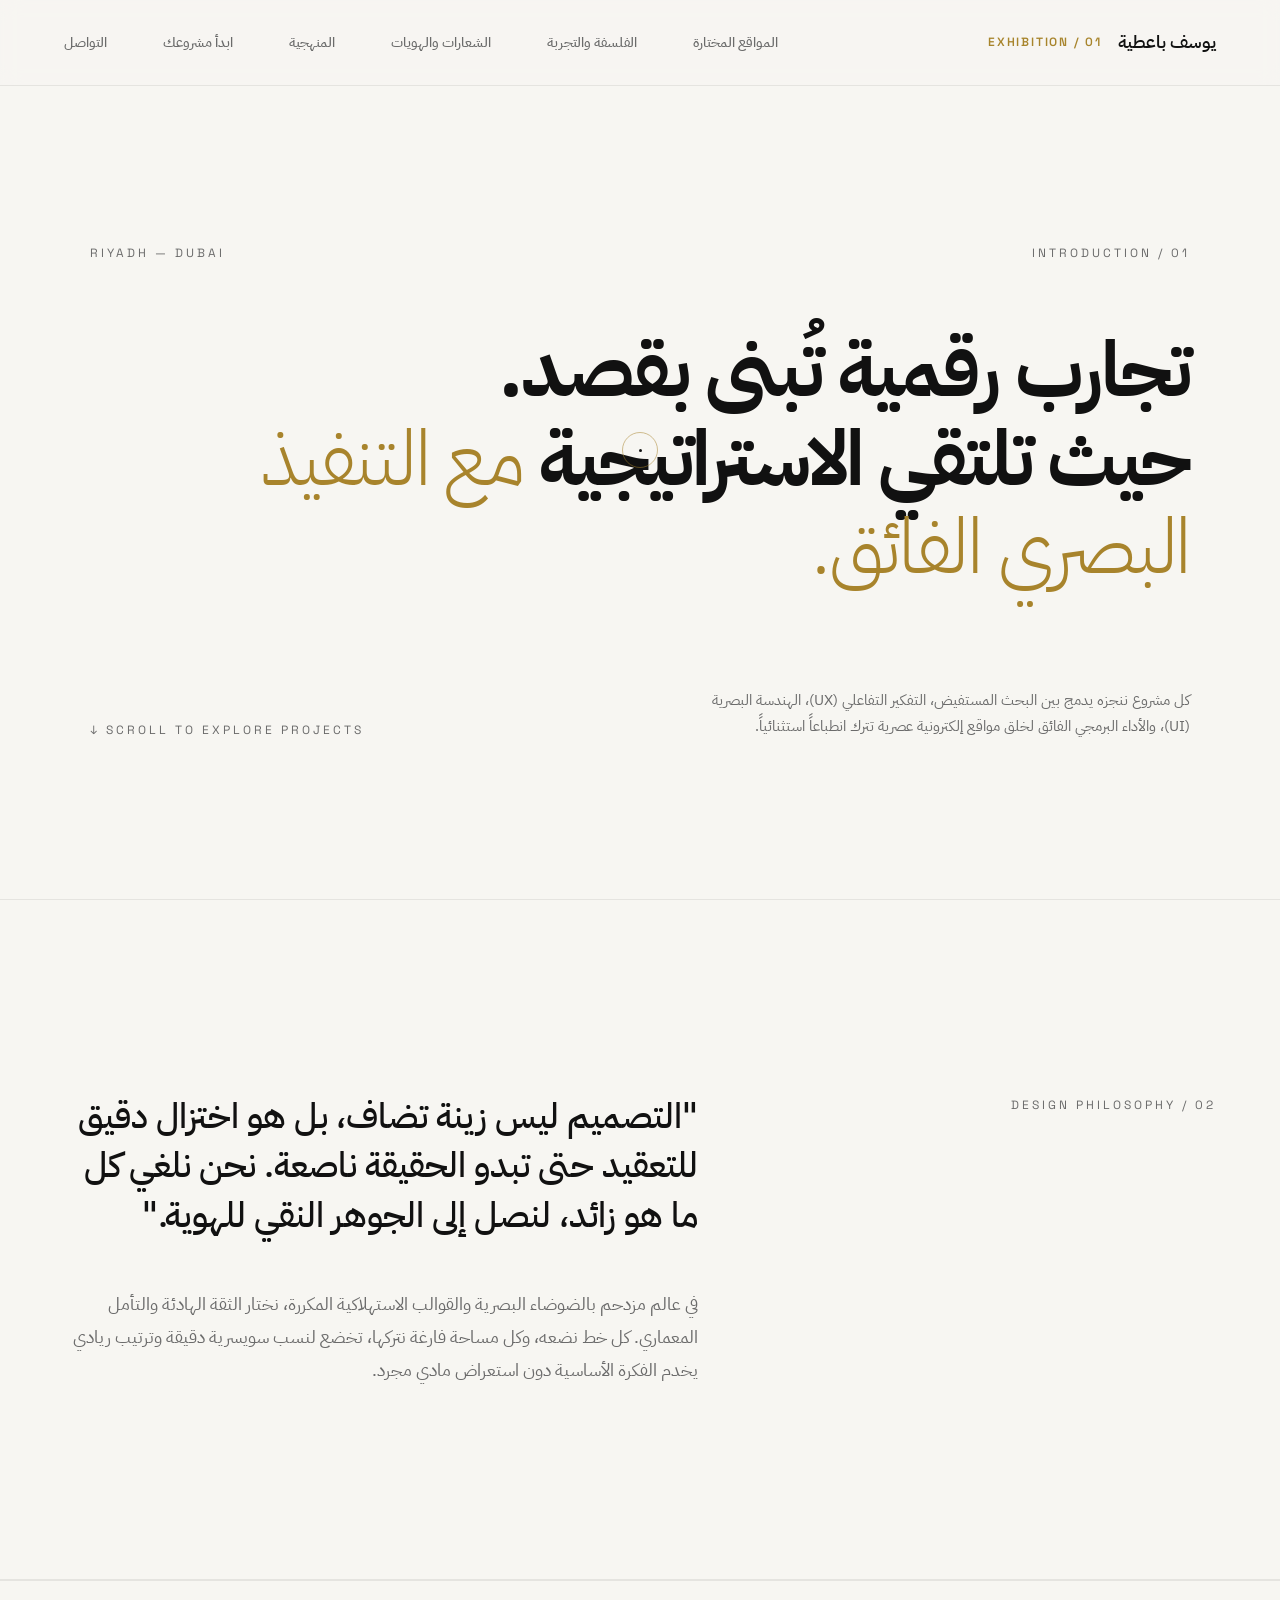
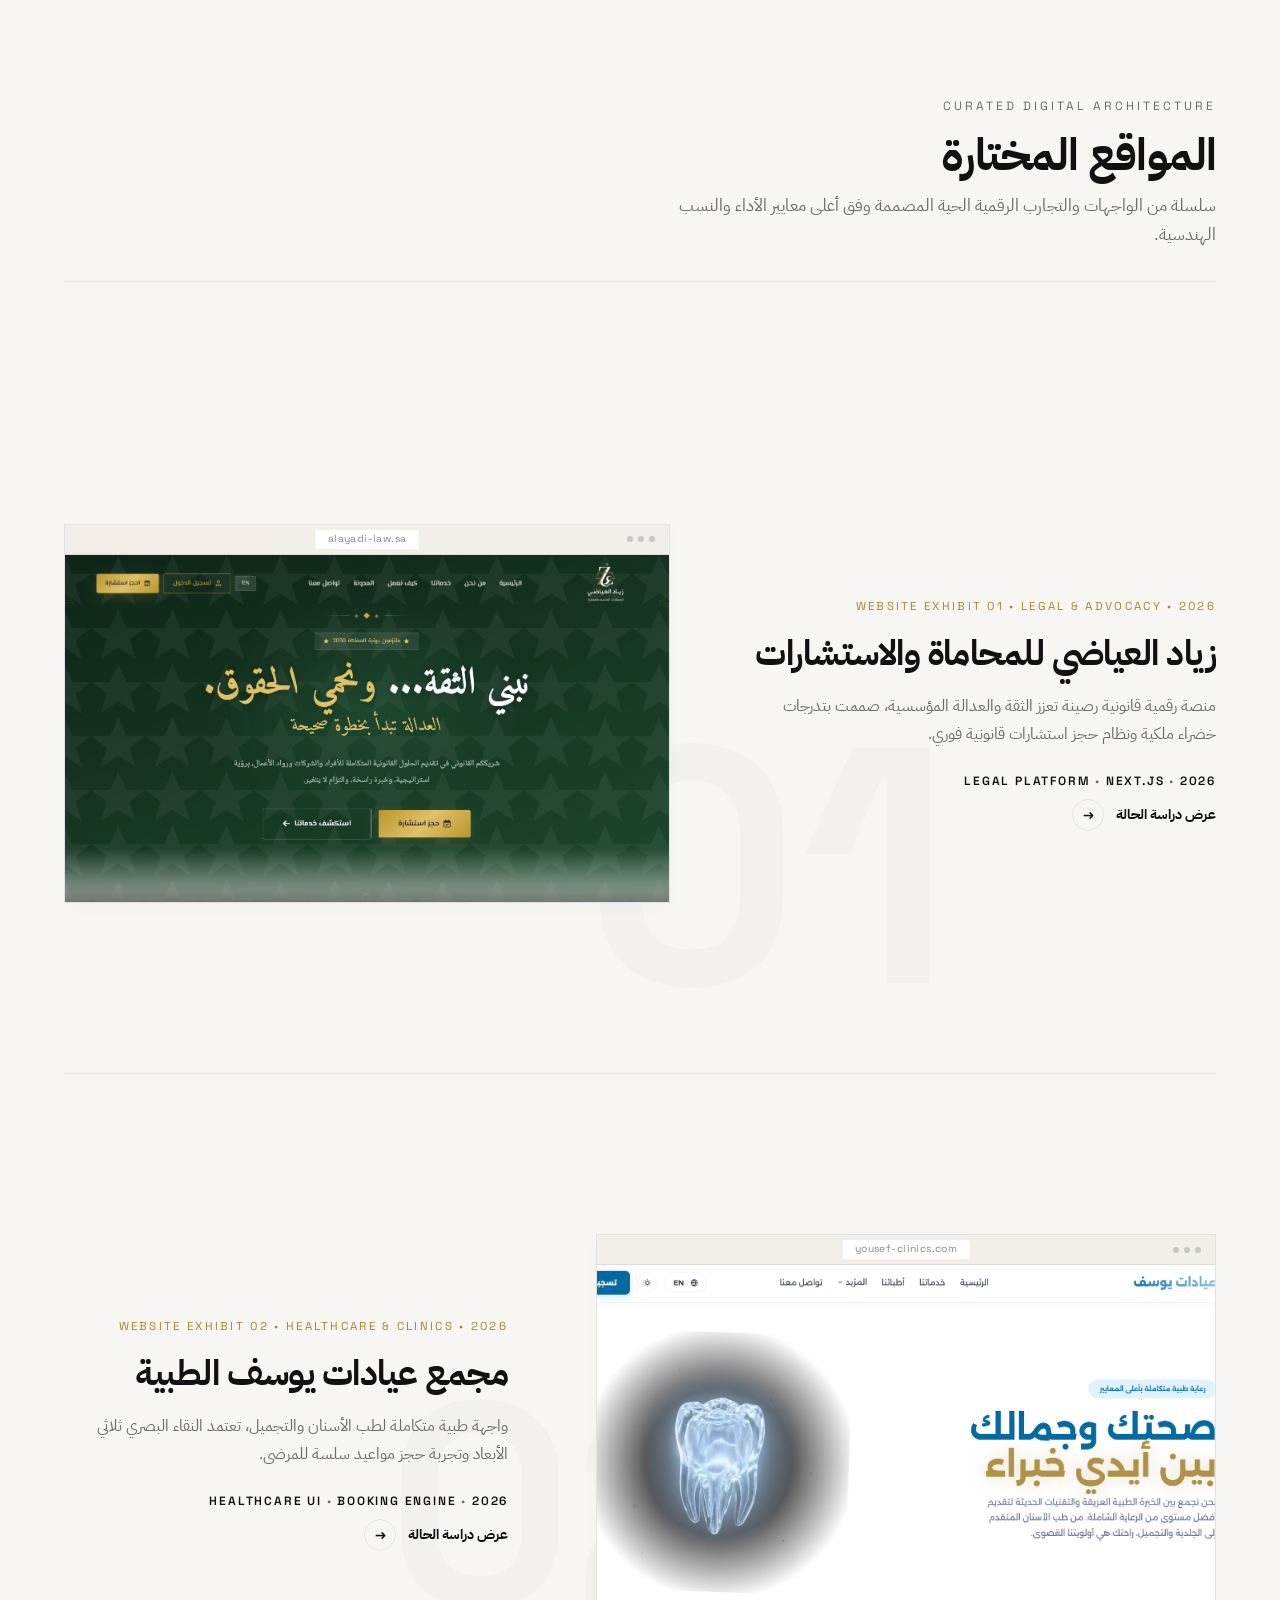
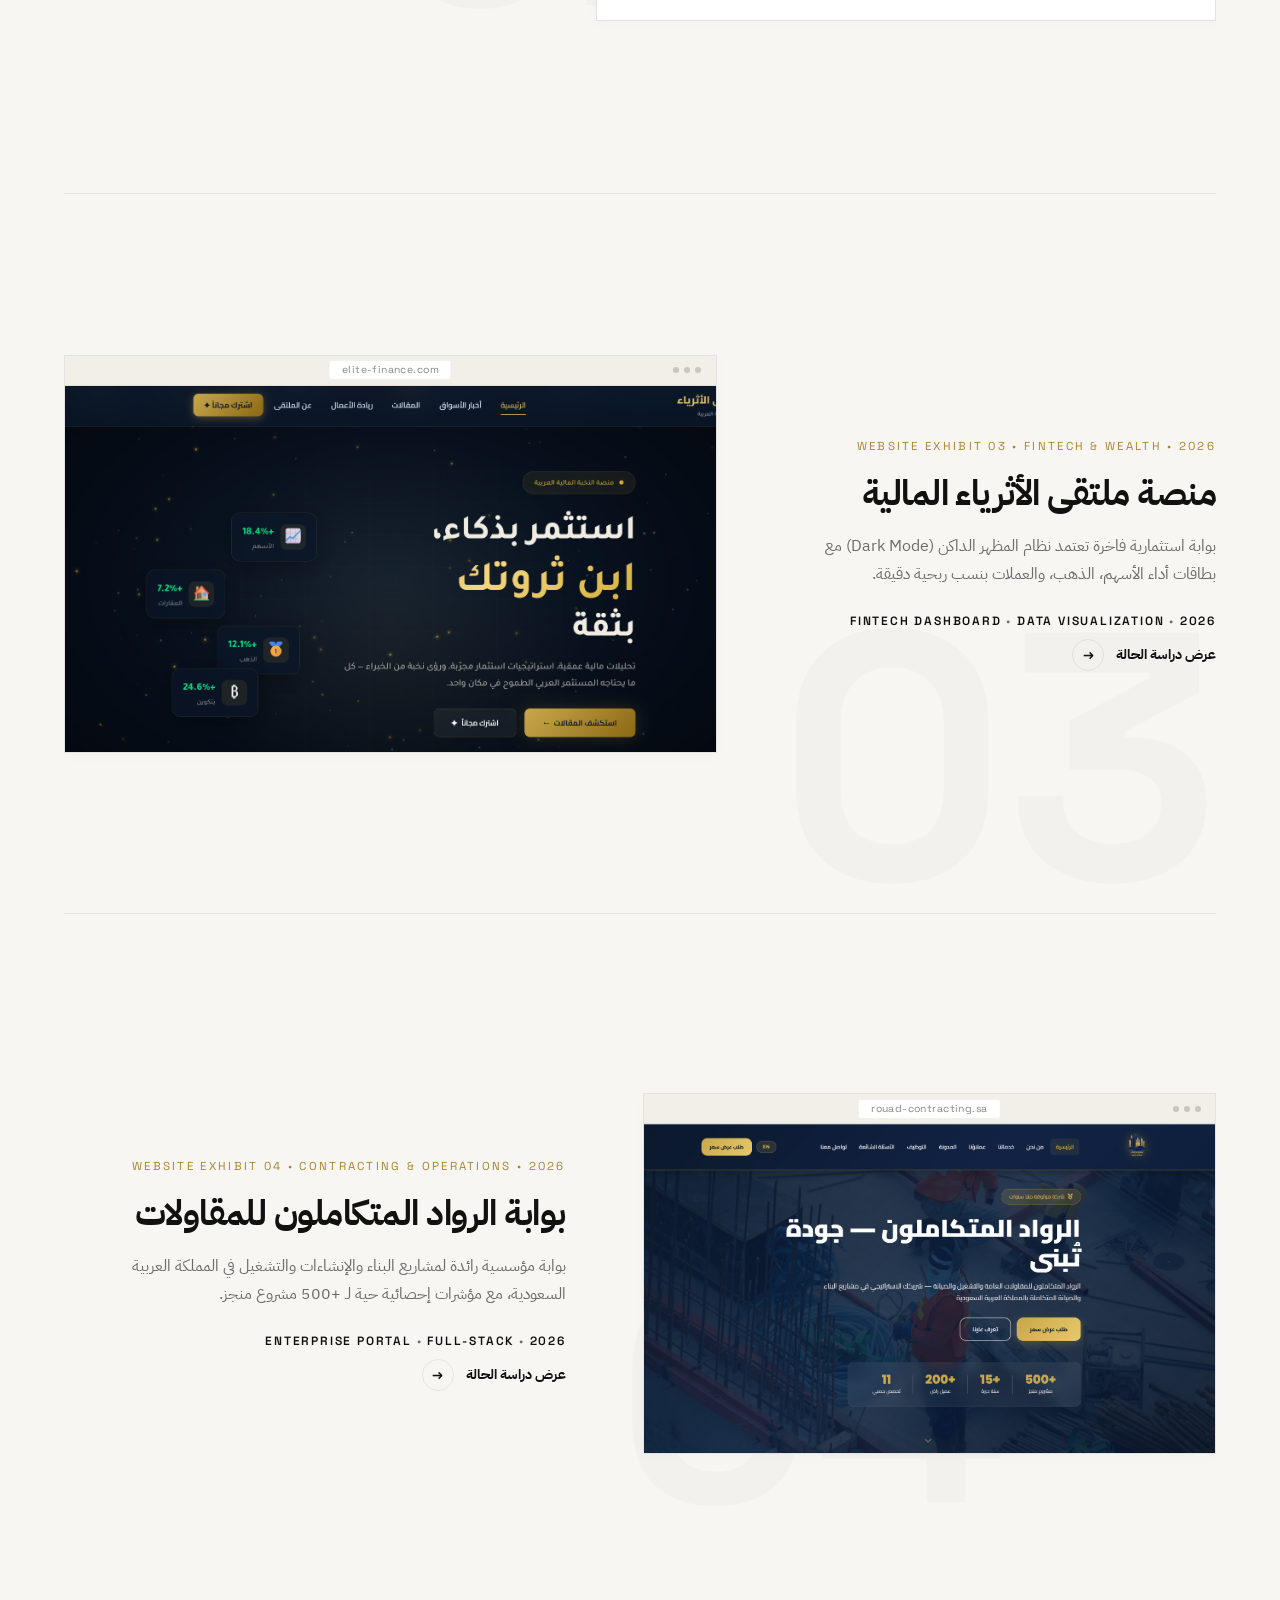
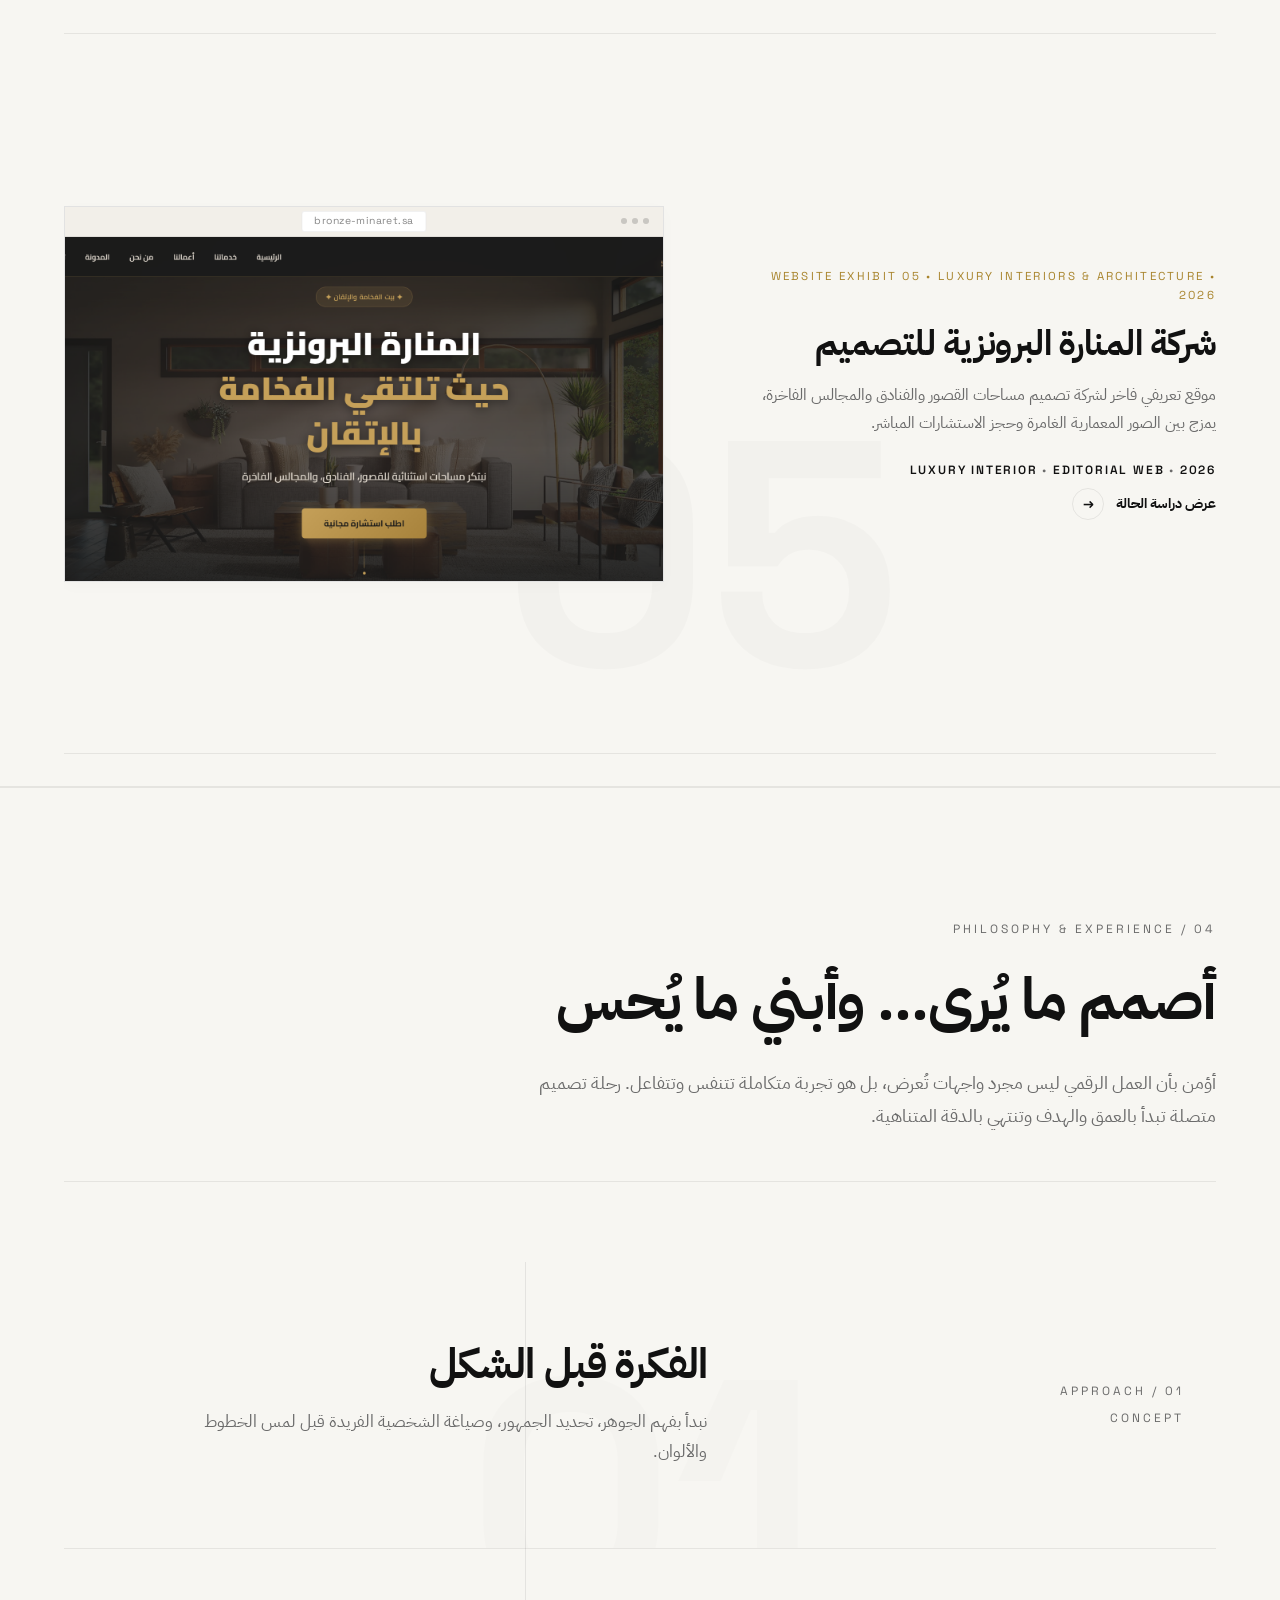
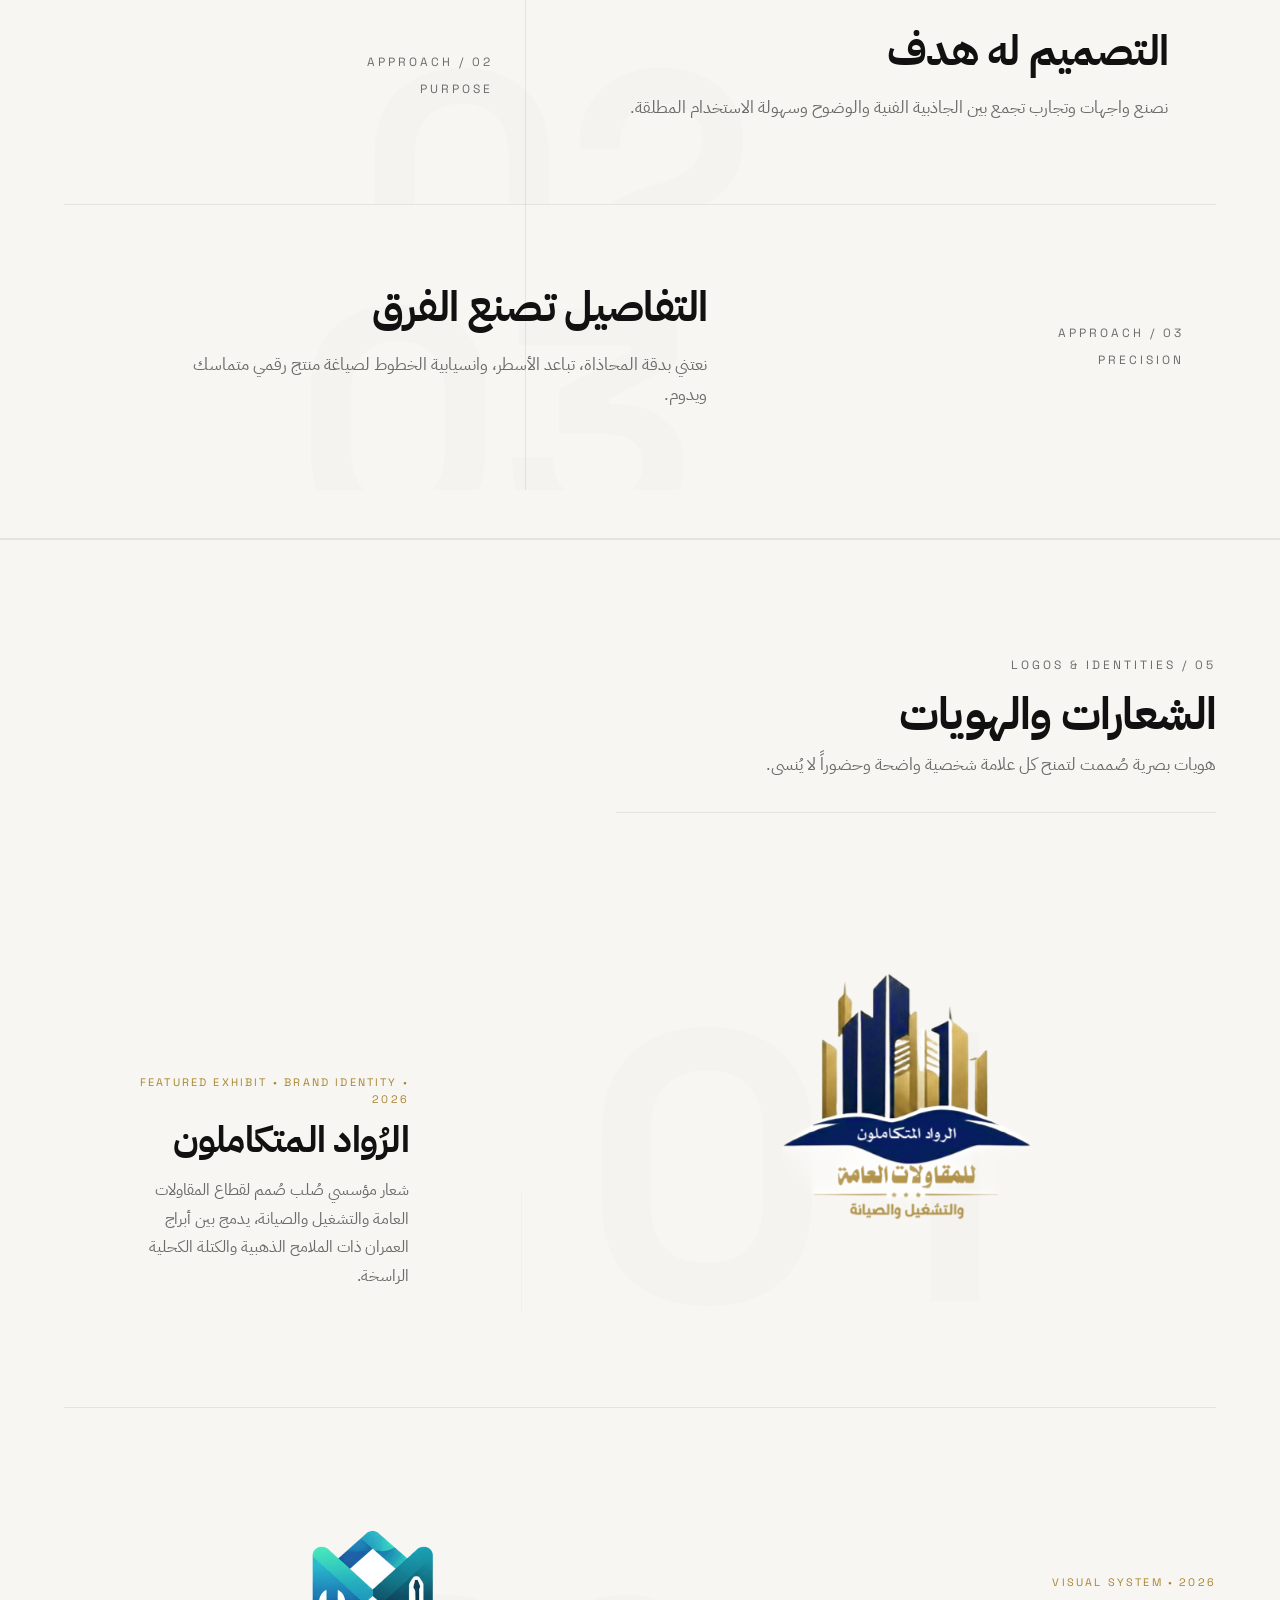
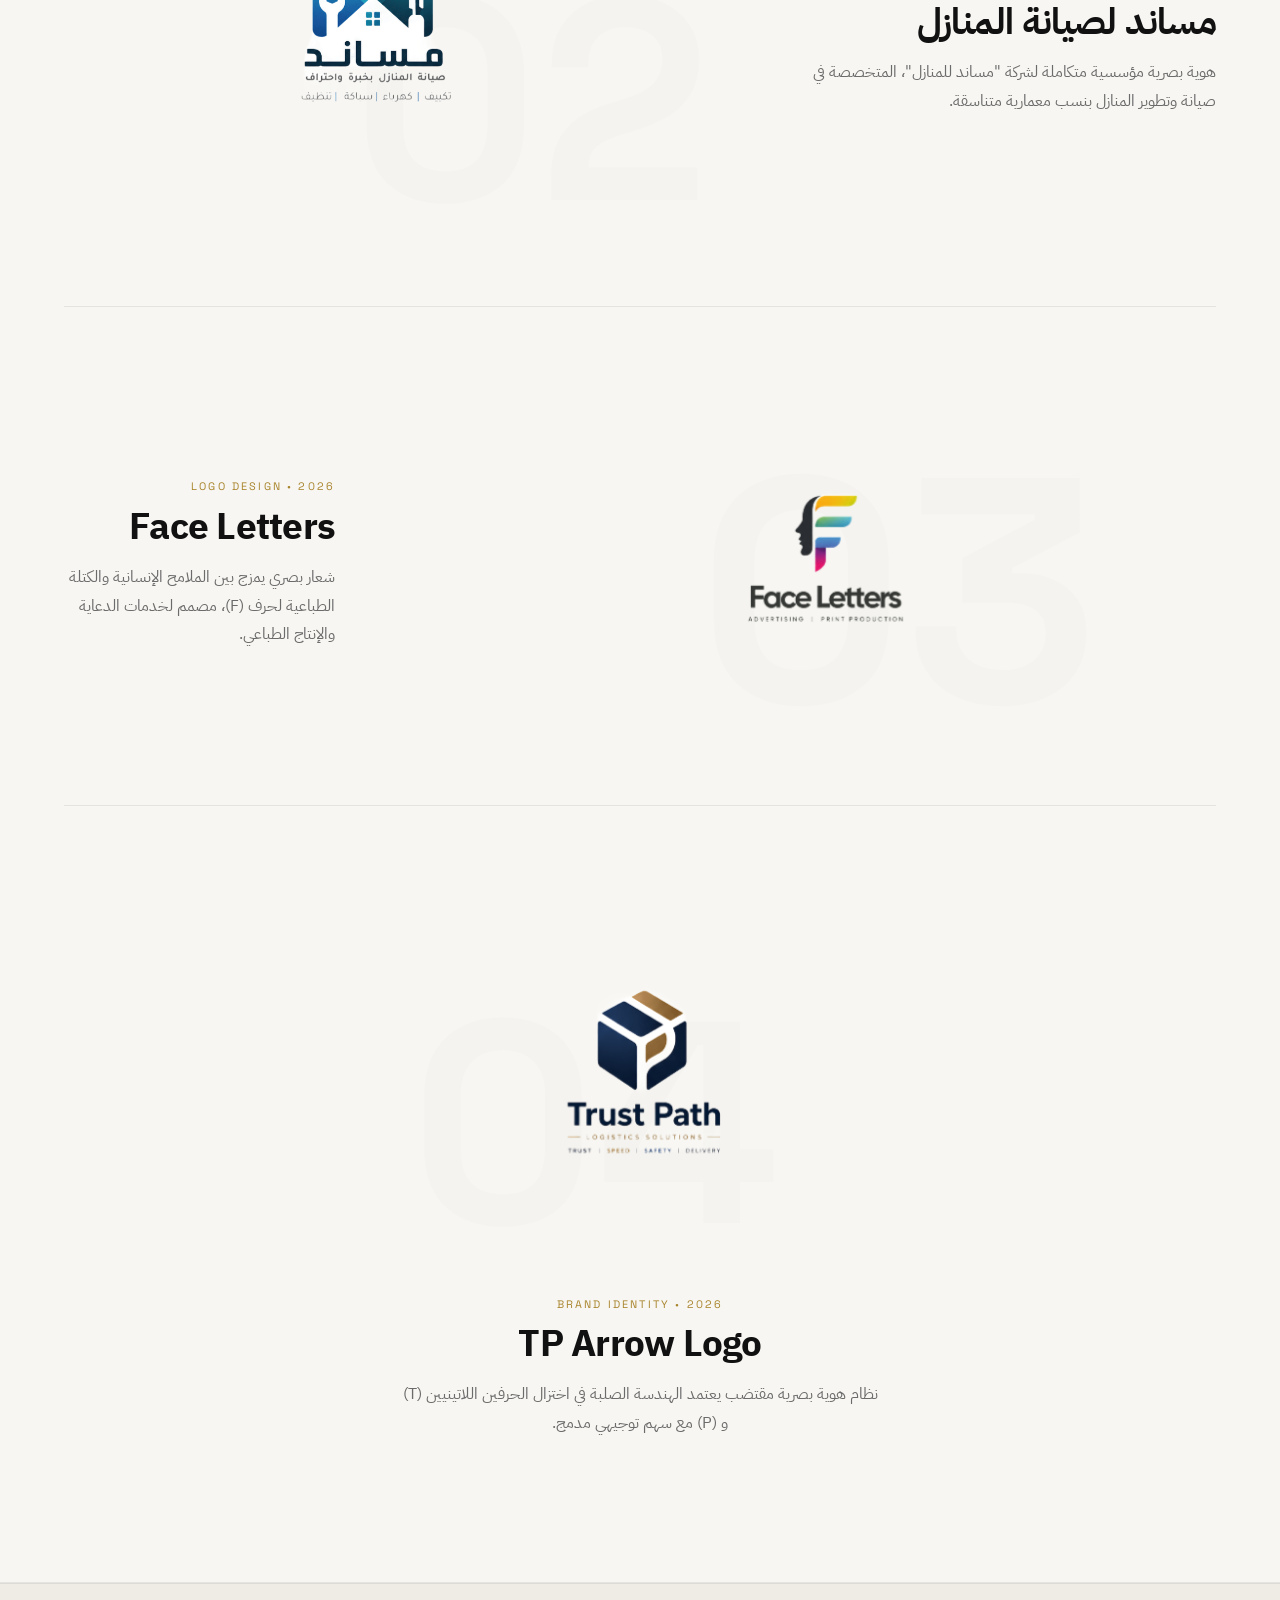
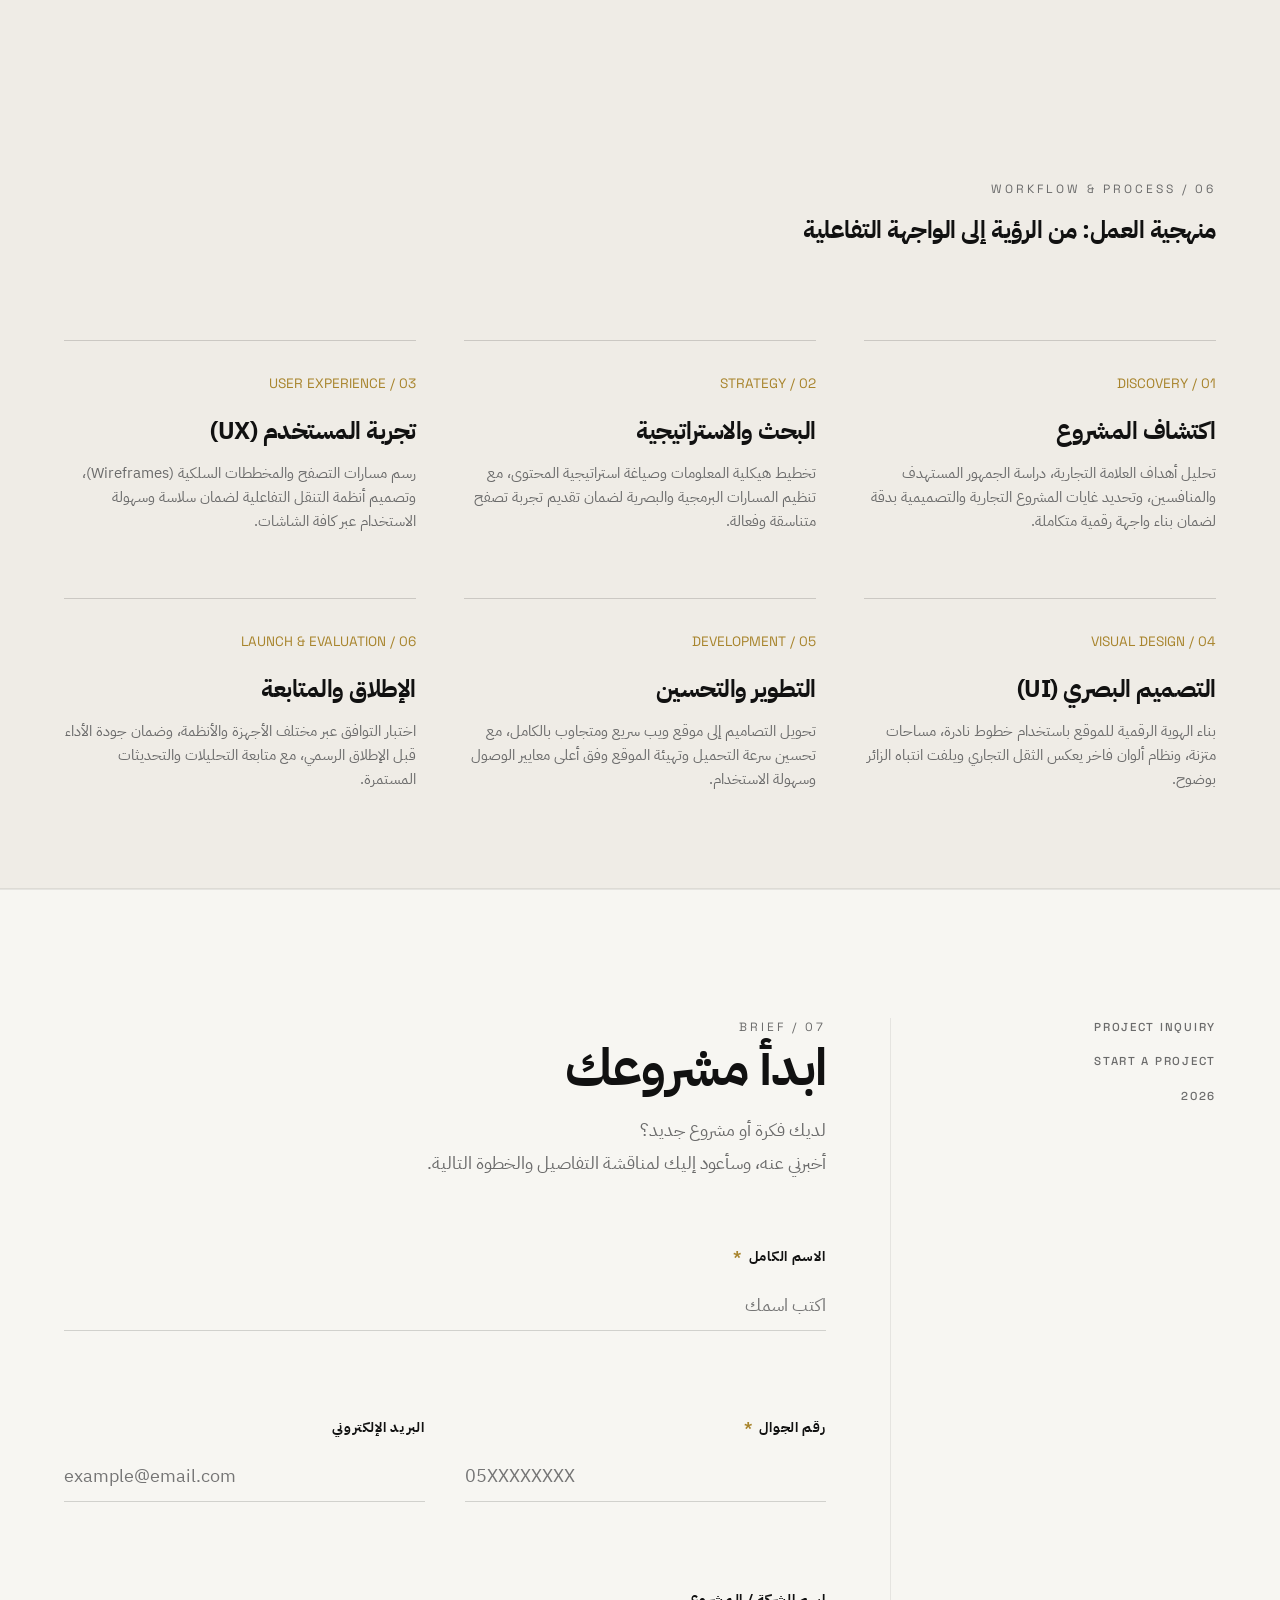
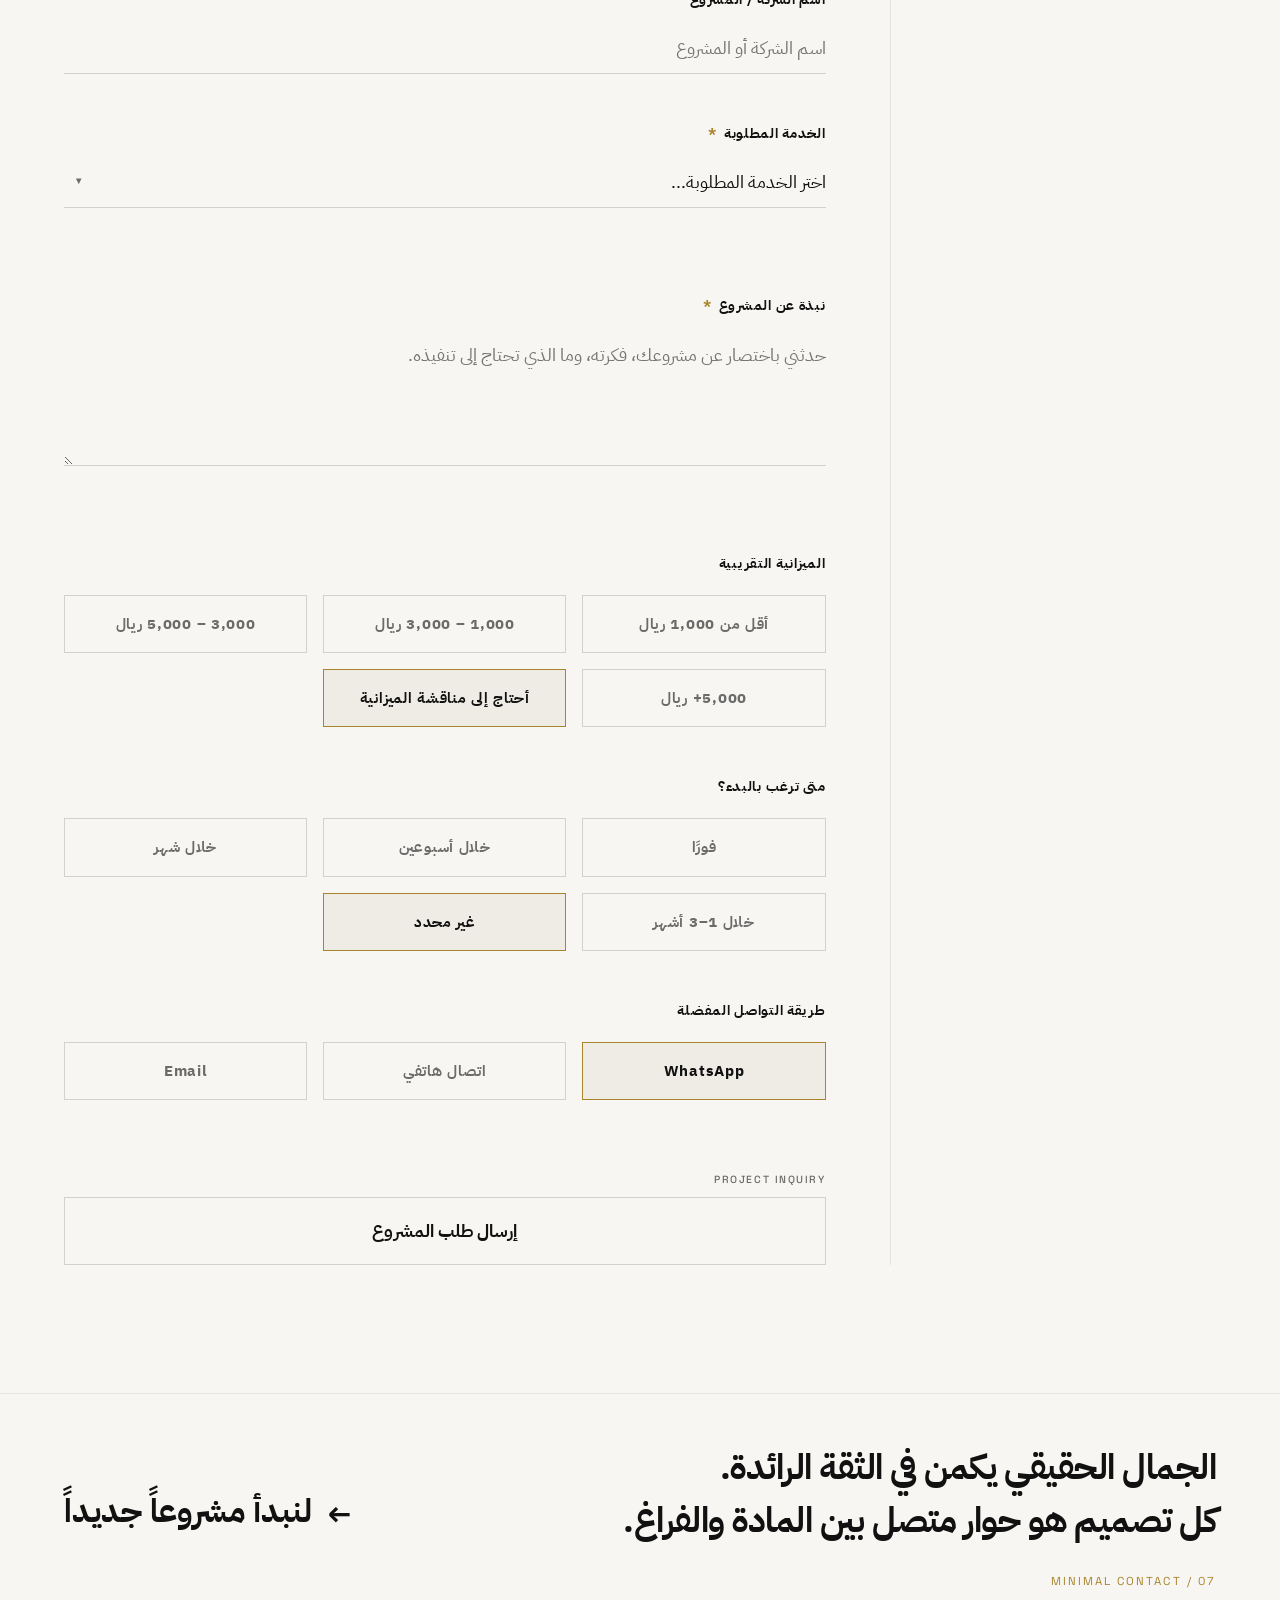
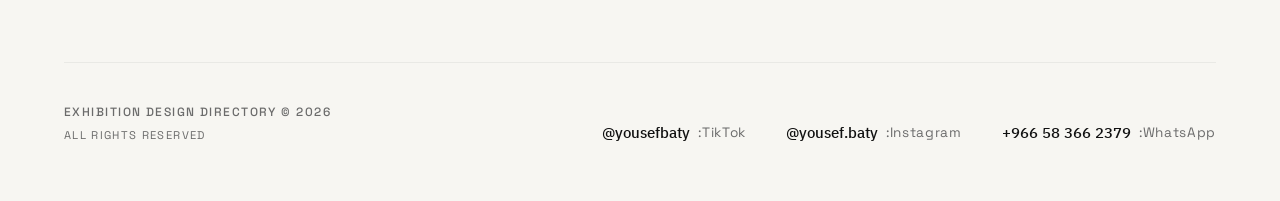
==== index.html @ bf310eeb "Update WhatsApp number, Instagram link, and TikTok link in footer" ====
<!DOCTYPE html>
<html lang="ar" dir="rtl">
<head>
    <meta charset="UTF-8">
    <meta name="viewport" content="width=device-width, initial-scale=1.0">
    <meta name="description" content="معرض أعمال شخصي لمصمم ومطور مواقع ويب محترف - تجارب رقمية فاخرة ومواقع عصرية متكاملة.">
    <title>يوسف باعطية | Digital Experience 2026</title>
    <link rel="stylesheet" href="index.css">
</head>
<body>

    <!-- Quiet Minimal Header -->
    <header>
        <div class="container navbar">
            <a href="#" class="brand-title">
                <span>يوسف باعطية</span>
                <span class="brand-number">EXHIBITION / 01</span>
            </a>
            
            <button class="nav-toggle" aria-label="القائمة" id="navToggle">
                <span></span>
                <span></span>
            </button>

            <ul class="nav-links" id="navLinks">
                <li><a href="#websites">المواقع المختارة</a></li>
                <li><a href="#philosophy">الفلسفة والتجربة</a></li>
                <li><a href="#marks">الشعارات والهويات</a></li>
                <li><a href="#process">المنهجية</a></li>
                <li><a href="#brief">ابدأ مشروعك</a></li>
                <li><a href="#contact">التواصل</a></li>
            </ul>
        </div>
    </header>

    <!-- 1. Opening Scene (Refined Apple/Linear/Stripe Studio Tone) -->
    <section id="opening" class="opening-scene">
        <div class="container">
            <div class="opening-meta">
                <span class="mono-tag">INTRODUCTION / 01</span>
                <span class="mono-tag">RIYADH — DUBAI</span>
            </div>
            
            <h1 class="statement-title">
                تجارب رقمية تُبنى بقصد. <br>
                حيث تلتقي الاستراتيجية <span class="accent-word">مع التنفيذ البصري الفائق.</span>
            </h1>

            <div class="opening-footer">
                <div>
                    <p style="font-size: 0.95rem; color: var(--text-secondary); max-width: 500px; line-height: 1.7;">
                        كل مشروع ننجزه يدمج بين البحث المستفيض، التفكير التفاعلي (UX)، الهندسة البصرية (UI)، والأداء البرمجي الفائق لخلق مواقع إلكترونية عصرية تترك انطباعاً استثنائياً.
                    </p>
                </div>
                <div class="mono-tag">SCROLL TO EXPLORE PROJECTS ↓</div>
            </div>
        </div>
    </section>

    <!-- 2. Design Manifesto -->
    <section id="manifesto" class="manifesto-section">
        <div class="container">
            <div class="manifesto-grid">
                <div class="manifesto-label">
                    <span class="mono-tag">02 / DESIGN PHILOSOPHY</span>
                </div>
                <div>
                    <blockquote class="manifesto-quote">
                        "التصميم ليس زينة تضاف، بل هو اختزال دقيق للتعقيد حتى تبدو الحقيقة ناصعة. نحن نلغي كل ما هو زائد، لنصل إلى الجوهر النقي للهوية."
                    </blockquote>
                    <p class="manifesto-body">
                        في عالم مزدحم بالضوضاء البصرية والقوالب الاستهلاكية المكررة، نختار الثقة الهادئة والتأمل المعماري. كل خط نضعه، وكل مساحة فارغة نتركها، تخضع لنسب سويسرية دقيقة وترتيب ريادي يخدم الفكرة الأساسية دون استعراض مادي مجرد.
                    </p>
                </div>
            </div>
        </div>
    </section>



    <!-- NEW SECTION: SELECTED WEBSITES (المواقع المختارة — Editorial Exhibition Refinement) -->
    <section id="websites" class="websites-section">
        <div class="container">
            <div class="websites-header">
                <span class="mono-tag">CURATED DIGITAL ARCHITECTURE</span>
                <h2>المواقع المختارة</h2>
                <p>سلسلة من الواجهات والتجارب الرقمية الحية المصممة وفق أعلى معايير الأداء والنسب الهندسية.</p>
            </div>

            <div class="websites-publication">

                <!-- PROJECT 01: Ziyad Al-Ayadi Law Firm (Mockup LEFT / Info RIGHT in RTL) -->
                <div class="website-spread website-spread-1">
                    <div class="bg-num-depth">01</div>
                    <div class="website-spread-grid mockup-left">
                        <div class="website-info-box">
                            <span class="mono-tag">WEBSITE EXHIBIT 01 &bull; LEGAL & ADVOCACY &bull; 2026</span>
                            <h3 class="website-project-title">زياد العياضي للمحاماة والاستشارات</h3>
                            <p class="website-desc-text">منصة رقمية قانونية رصينة تعزز الثقة والعدالة المؤسسية، صممت بتدرجات خضراء ملكية ونظام حجز استشارات قانونية فوري.</p>
                            <div class="website-meta-tags">
                                <span>LEGAL PLATFORM</span> &bull; <span>NEXT.JS</span> &bull; <span>2026</span>
                            </div>
                            <a href="case-study/ziyad-al-ayadi.html" class="view-btn-integrated">
                                <span class="btn-text">عرض دراسة الحالة</span>
                                <span class="btn-circle">&rarr;</span>
                            </a>
                        </div>
                        <div class="website-mockup-box">
                            <div class="browser-mockup">
                                <div class="browser-header">
                                    <div class="browser-dots"><span></span><span></span><span></span></div>
                                    <div class="browser-address">alayadi-law.sa</div>
                                </div>
                                <div class="browser-screen">
                                    <img src="assets/Screenshot 2026-08-06 203351.png" alt="منصة زياد العياضي للمحاماة">
                                </div>
                            </div>
                        </div>
                    </div>
                </div>

                <!-- PROJECT 02: Yousef Medical Clinics Complex (Info LEFT / Mockup RIGHT in RTL) -->
                <div class="website-spread website-spread-2">
                    <div class="bg-num-depth">02</div>
                    <div class="website-spread-grid mockup-right">
                        <div class="website-mockup-box">
                            <div class="browser-mockup">
                                <div class="browser-header">
                                    <div class="browser-dots"><span></span><span></span><span></span></div>
                                    <div class="browser-address">yousef-clinics.com</div>
                                </div>
                                <div class="browser-screen">
                                    <img src="assets/Screenshot 2026-08-06 203414.png" alt="مجمع عيادات يوسف الطبية">
                                </div>
                            </div>
                        </div>
                        <div class="website-info-box">
                            <span class="mono-tag">WEBSITE EXHIBIT 02 &bull; HEALTHCARE & CLINICS &bull; 2026</span>
                            <h3 class="website-project-title">مجمع عيادات يوسف الطبية</h3>
                            <p class="website-desc-text">واجهة طبية متكاملة لطب الأسنان والتجميل، تعتمد النقاء البصري ثلاثي الأبعاد وتجربة حجز مواعيد سلسة للمرضى.</p>
                            <div class="website-meta-tags">
                                <span>HEALTHCARE UI</span> &bull; <span>BOOKING ENGINE</span> &bull; <span>2026</span>
                            </div>
                            <a href="case-study/yousef-clinics.html" class="view-btn-integrated">
                                <span class="btn-text">عرض دراسة الحالة</span>
                                <span class="btn-circle">&rarr;</span>
                            </a>
                        </div>
                    </div>
                </div>

                <!-- PROJECT 03: Elite Finance — Arab Wealth Platform (Mockup LEFT / Info RIGHT in RTL) -->
                <div class="website-spread website-spread-3">
                    <div class="bg-num-depth">03</div>
                    <div class="website-spread-grid mockup-left">
                        <div class="website-info-box">
                            <span class="mono-tag">WEBSITE EXHIBIT 03 &bull; FINTECH & WEALTH &bull; 2026</span>
                            <h3 class="website-project-title">منصة ملتقى الأثرياء المالية</h3>
                            <p class="website-desc-text">بوابة استثمارية فاخرة تعتمد نظام المظهر الداكن (Dark Mode) مع بطاقات أداء الأسهم، الذهب، والعملات بنسب ربحية دقيقة.</p>
                            <div class="website-meta-tags">
                                <span>FINTECH DASHBOARD</span> &bull; <span>DATA VISUALIZATION</span> &bull; <span>2026</span>
                            </div>
                            <a href="case-study/elite-finance.html" class="view-btn-integrated">
                                <span class="btn-text">عرض دراسة الحالة</span>
                                <span class="btn-circle">&rarr;</span>
                            </a>
                        </div>
                        <div class="website-mockup-box">
                            <div class="browser-mockup">
                                <div class="browser-header">
                                    <div class="browser-dots"><span></span><span></span><span></span></div>
                                    <div class="browser-address">elite-finance.com</div>
                                </div>
                                <div class="browser-screen">
                                    <img src="assets/Screenshot 2026-08-06 203450.png" alt="منصة ملتقى الأثرياء">
                                </div>
                            </div>
                        </div>
                    </div>
                </div>

                <!-- PROJECT 04: Al-Rouad Contracting Portal (Info LEFT / Mockup RIGHT in RTL) -->
                <div class="website-spread website-spread-4">
                    <div class="bg-num-depth">04</div>
                    <div class="website-spread-grid mockup-right">
                        <div class="website-mockup-box">
                            <div class="browser-mockup">
                                <div class="browser-header">
                                    <div class="browser-dots"><span></span><span></span><span></span></div>
                                    <div class="browser-address">rouad-contracting.sa</div>
                                </div>
                                <div class="browser-screen">
                                    <img src="assets/Screenshot 2026-08-08 011416.png" alt="بوابة الرواد المتكاملون للمقاولات">
                                </div>
                            </div>
                        </div>
                        <div class="website-info-box">
                            <span class="mono-tag">WEBSITE EXHIBIT 04 &bull; CONTRACTING & OPERATIONS &bull; 2026</span>
                            <h3 class="website-project-title">بوابة الرواد المتكاملون للمقاولات</h3>
                            <p class="website-desc-text">بوابة مؤسسية رائدة لمشاريع البناء والإنشاءات والتشغيل في المملكة العربية السعودية، مع مؤشرات إحصائية حية لـ +500 مشروع منجز.</p>
                            <div class="website-meta-tags">
                                <span>ENTERPRISE PORTAL</span> &bull; <span>FULL-STACK</span> &bull; <span>2026</span>
                            </div>
                            <a href="case-study/rouad-contracting.html" class="view-btn-integrated">
                                <span class="btn-text">عرض دراسة الحالة</span>
                                <span class="btn-circle">&rarr;</span>
                            </a>
                        </div>
                    </div>
                </div>

                <!-- PROJECT 05: Bronze Minaret Luxury Interiors (Mockup LEFT / Info RIGHT in RTL) -->
                <div class="website-spread website-spread-5">
                    <div class="bg-num-depth">05</div>
                    <div class="website-spread-grid mockup-left">
                        <div class="website-info-box">
                            <span class="mono-tag">WEBSITE EXHIBIT 05 &bull; LUXURY INTERIORS & ARCHITECTURE &bull; 2026</span>
                            <h3 class="website-project-title">شركة المنارة البرونزية للتصميم</h3>
                            <p class="website-desc-text">موقع تعريفي فاخر لشركة تصميم مساحات القصور والفنادق والمجالس الفاخرة، يمزج بين الصور المعمارية الغامرة وحجز الاستشارات المباشر.</p>
                            <div class="website-meta-tags">
                                <span>LUXURY INTERIOR</span> &bull; <span>EDITORIAL WEB</span> &bull; <span>2026</span>
                            </div>
                            <a href="case-study/bronze-minaret.html" class="view-btn-integrated">
                                <span class="btn-text">عرض دراسة الحالة</span>
                                <span class="btn-circle">&rarr;</span>
                            </a>
                        </div>
                        <div class="website-mockup-box">
                            <div class="browser-mockup">
                                <div class="browser-header">
                                    <div class="browser-dots"><span></span><span></span><span></span></div>
                                    <div class="browser-address">bronze-minaret.sa</div>
                                </div>
                                <div class="browser-screen">
                                    <img src="assets/Screenshot 2026-08-08 011439.png" alt="شركة المنارة البرونزية">
                                </div>
                            </div>
                        </div>
                    </div>
                </div>

            </div>
        </div>
    </section>

    <!-- NEW SECTION: PHILOSOPHY & EXPERIENCE (الفلسفة والتجربة) -->
    <section id="philosophy" class="philosophy-section">
        <div class="container">
            <div class="philosophy-header">
                <span class="mono-tag">04 / PHILOSOPHY & EXPERIENCE</span>
                <h2>أصمم ما يُرى... وأبني ما يُحس</h2>
                <div class="philosophy-intro">
                    <p>أؤمن بأن العمل الرقمي ليس مجرد واجهات تُعرض، بل هو تجربة متكاملة تتنفس وتتفاعل. رحلة تصميم متصلة تبدأ بالعمق والهدف وتنتهي بالدقة المتناهية.</p>
                </div>
            </div>

            <div class="philosophy-journey">
                <!-- Journey Step 01 -->
                <div class="philosophy-row philosophy-row-1">
                    <div class="bg-num-depth">01</div>
                    <div class="philosophy-meta-col">
                        <span class="mono-tag">APPROACH / 01</span>
                        <span class="mono-tag">CONCEPT</span>
                    </div>
                    <div class="philosophy-content-col">
                        <h3>الفكرة قبل الشكل</h3>
                        <p>نبدأ بفهم الجوهر، تحديد الجمهور، وصياغة الشخصية الفريدة قبل لمس الخطوط والألوان.</p>
                    </div>
                </div>

                <!-- Journey Step 02 -->
                <div class="philosophy-row philosophy-row-2">
                    <div class="bg-num-depth">02</div>
                    <div class="philosophy-content-col">
                        <h3>التصميم له هدف</h3>
                        <p>نصنع واجهات وتجارب تجمع بين الجاذبية الفنية والوضوح وسهولة الاستخدام المطلقة.</p>
                    </div>
                    <div class="philosophy-meta-col">
                        <span class="mono-tag">APPROACH / 02</span>
                        <span class="mono-tag">PURPOSE</span>
                    </div>
                </div>

                <!-- Journey Step 03 -->
                <div class="philosophy-row philosophy-row-3">
                    <div class="bg-num-depth">03</div>
                    <div class="philosophy-meta-col">
                        <span class="mono-tag">APPROACH / 03</span>
                        <span class="mono-tag">PRECISION</span>
                    </div>
                    <div class="philosophy-content-col">
                        <h3>التفاصيل تصنع الفرق</h3>
                        <p>نعتني بدقة المحاذاة، تباعد الأسطر، وانسيابية الخطوط لصياغة منتج رقمي متماسك ويدوم.</p>
                    </div>
                </div>
            </div>
        </div>
    </section>

    <!-- SELECTED MARKS Section -->
    <section id="marks" class="marks-section">
        <div class="container">
            <div class="marks-header">
                <span class="mono-tag">05 / LOGOS & IDENTITIES</span>
                <h2>الشعارات والهويات</h2>
                <p>هويات بصرية صُممت لتمنح كل علامة شخصية واضحة وحضوراً لا يُنسى.</p>
            </div>

            <div class="marks-publication-exhibition">
                <!-- EXHIBIT 01: Al-Rouad (Hero Exhibit - Logo RIGHT / Info LEFT in RTL) -->
                <div class="mark-exhibit mark-exhibit-1 featured-mark">
                    <div class="bg-num-depth">01</div>
                    <div class="mark-exhibit-grid-1">
                        <div class="mark-image-col">
                            <div class="logo-render-wrap">
                                <img src="logos/alrouad.png" alt="الرواد المتكاملون للمقاولات">
                            </div>
                        </div>
                        <div class="mark-divider-line"></div>
                        <div class="mark-info-col">
                            <span class="mono-tag">FEATURED EXHIBIT &bull; BRAND IDENTITY &bull; 2026</span>
                            <h3 class="mark-title">الرُواد المتكاملون</h3>
                            <p class="mark-subtitle">شعار مؤسسي صُلب صُمم لقطاع المقاولات العامة والتشغيل والصيانة، يدمج بين أبراج العمران ذات الملامح الذهبية والكتلة الكحلية الراسخة.</p>
                        </div>
                    </div>
                </div>

                <!-- EXHIBIT 02: Musanad (Asymmetric Split - Logo LEFT / Info RIGHT in RTL) -->
                <div class="mark-exhibit mark-exhibit-2 secondary-mark">
                    <div class="bg-num-depth">02</div>
                    <div class="mark-exhibit-grid-2">
                        <div class="mark-info-col">
                            <span class="mono-tag">VISUAL SYSTEM &bull; 2026</span>
                            <h3 class="mark-title">مساند لصيانة المنازل</h3>
                            <p class="mark-subtitle">هوية بصرية مؤسسية متكاملة لشركة "مساند للمنازل"، المتخصصة في صيانة وتطوير المنازل بنسب معمارية متناسقة.</p>
                        </div>
                        <div class="mark-image-col">
                            <div class="logo-render-wrap">
                                <img src="logos/musanad.png" alt="مساند لصيانة المنازل">
                            </div>
                        </div>
                    </div>
                </div>

                <!-- EXHIBIT 03: Face Letters (Cinematic Offset - Logo RIGHT / Info LEFT in RTL) -->
                <div class="mark-exhibit mark-exhibit-3 secondary-mark">
                    <div class="bg-num-depth">03</div>
                    <div class="mark-exhibit-grid-3">
                        <div class="mark-image-col">
                            <div class="logo-render-wrap">
                                <img src="logos/face-letters.png" alt="Face Letters">
                            </div>
                        </div>
                        <div class="mark-info-col">
                            <span class="mono-tag">LOGO DESIGN &bull; 2026</span>
                            <h3 class="mark-title">Face Letters</h3>
                            <p class="mark-subtitle">شعار بصري يمزج بين الملامح الإنسانية والكتلة الطباعية لحرف (F)، مصمم لخدمات الدعاية والإنتاج الطباعي.</p>
                        </div>
                    </div>
                </div>

                <!-- EXHIBIT 04: TP Arrow Logo (Centered Monument) -->
                <div class="mark-exhibit mark-exhibit-4 secondary-mark">
                    <div class="bg-num-depth">04</div>
                    <div class="mark-exhibit-grid-4">
                        <div class="mark-image-col">
                            <div class="logo-render-wrap">
                                <img src="logos/tp-arrow.png" alt="TP Arrow Logo">
                            </div>
                        </div>
                        <div class="mark-info-col">
                            <span class="mono-tag">BRAND IDENTITY &bull; 2026</span>
                            <h3 class="mark-title">TP Arrow Logo</h3>
                            <p class="mark-subtitle">نظام هوية بصرية مقتضب يعتمد الهندسة الصلبة في اختزال الحرفين اللاتينيين (T) و (P) مع سهم توجيهي مدمج.</p>
                        </div>
                    </div>
                </div>
            </div>
        </div>
    </section>

    <!-- 4. Creative Process (Tailored for Web & UI/UX Designer Workflow) -->
    <section id="process" class="process-section">
        <div class="container">
            <span class="mono-tag">06 / WORKFLOW & PROCESS</span>
            <h2 style="margin-top: 1rem; max-width: 600px;">منهجية العمل: من الرؤية إلى الواجهة التفاعلية</h2>

            <div class="process-grid">
                <!-- Step 1 -->
                <div class="process-step">
                    <span class="process-num">01 / DISCOVERY</span>
                    <h4>اكتشاف المشروع</h4>
                    <p>تحليل أهداف العلامة التجارية، دراسة الجمهور المستهدف والمنافسين، وتحديد غايات المشروع التجارية والتصميمية بدقة لضمان بناء واجهة رقمية متكاملة.</p>
                </div>

                <!-- Step 2 -->
                <div class="process-step">
                    <span class="process-num">02 / STRATEGY</span>
                    <h4>البحث والاستراتيجية</h4>
                    <p>تخطيط هيكلية المعلومات وصياغة استراتيجية المحتوى، مع تنظيم المسارات البرمجية والبصرية لضمان تقديم تجربة تصفح متناسقة وفعالة.</p>
                </div>

                <!-- Step 3 -->
                <div class="process-step">
                    <span class="process-num">03 / USER EXPERIENCE</span>
                    <h4>تجربة المستخدم (UX)</h4>
                    <p>رسم مسارات التصفح والمخططات السلكية (Wireframes)، وتصميم أنظمة التنقل التفاعلية لضمان سلاسة وسهولة الاستخدام عبر كافة الشاشات.</p>
                </div>

                <!-- Step 4 -->
                <div class="process-step">
                    <span class="process-num">04 / VISUAL DESIGN</span>
                    <h4>التصميم البصري (UI)</h4>
                    <p>بناء الهوية الرقمية للموقع باستخدام خطوط نادرة، مساحات متزنة، ونظام ألوان فاخر يعكس الثقل التجاري ويلفت انتباه الزائر بوضوح.</p>
                </div>

                <!-- Step 5 -->
                <div class="process-step">
                    <span class="process-num">05 / DEVELOPMENT</span>
                    <h4>التطوير والتحسين</h4>
                    <p>تحويل التصاميم إلى موقع ويب سريع ومتجاوب بالكامل، مع تحسين سرعة التحميل وتهيئة الموقع وفق أعلى معايير الوصول وسهولة الاستخدام.</p>
                </div>

                <!-- Step 6 -->
                <div class="process-step">
                    <span class="process-num">06 / LAUNCH & EVALUATION</span>
                    <h4>الإطلاق والمتابعة</h4>
                    <p>اختبار التوافق عبر مختلف الأجهزة والأنظمة، وضمان جودة الأداء قبل الإطلاق الرسمي، مع متابعة التحليلات والتحديثات المستمرة.</p>
                </div>
            </div>
        </div>
    </section>

    <!-- 6.5 Project Brief (Asymmetric Editorial Form) -->
    <section id="brief" class="brief-section">
        <div class="container">
            <div class="brief-grid">
                <!-- Left Column: English Metadata -->
                <div class="brief-meta-col">
                    <span class="brief-meta-line">PROJECT INQUIRY</span>
                    <span class="brief-meta-line">START A PROJECT</span>
                    <span class="brief-meta-line">2026</span>
                </div>
                
                <!-- Right Column: Content & Form -->
                <div class="brief-form-col">
                    <span class="mono-tag mobile-only">07 / BRIEF</span>
                    <h2 class="brief-title">ابدأ مشروعك</h2>
                    <p class="brief-subtitle">
                        لديك فكرة أو مشروع جديد؟<br>
                        أخبرني عنه، وسأعود إليك لمناقشة التفاصيل والخطوة التالية.
                    </p>
                    
                    <form id="projectBriefForm" class="brief-form" novalidate>
                        <!-- Honeypot Field for Spam Protection -->
                        <div style="display: none;">
                            <input type="text" name="website_url" tabindex="-1" autocomplete="off">
                        </div>
                        
                        <!-- Row 1: Name -->
                        <div class="form-field-group">
                            <label for="fullName">الاسم الكامل <span class="required-asterisk">*</span></label>
                            <input type="text" id="fullName" name="fullName" placeholder="اكتب اسمك" required>
                            <span class="error-message" id="fullNameError"></span>
                        </div>
                        
                        <!-- Row 2: Phone & Email -->
                        <div class="form-row-2col">
                            <div class="form-field-group">
                                <label for="phoneNumber">رقم الجوال <span class="required-asterisk">*</span></label>
                                <input type="tel" id="phoneNumber" name="phoneNumber" placeholder="05XXXXXXXX" dir="ltr" required>
                                <span class="error-message" id="phoneNumberError"></span>
                            </div>
                            <div class="form-field-group">
                                <label for="emailAddress">البريد الإلكتروني</label>
                                <input type="email" id="emailAddress" name="emailAddress" placeholder="example@email.com" dir="ltr">
                                <span class="error-message" id="emailAddressError"></span>
                            </div>
                        </div>
                        
                        <!-- Row 3: Company -->
                        <div class="form-field-group">
                            <label for="companyName">اسم الشركة / المشروع</label>
                            <input type="text" id="companyName" name="companyName" placeholder="اسم الشركة أو المشروع">
                        </div>
                        
                        <!-- Row 4: Requested Service -->
                        <div class="form-field-group">
                            <label for="requestedService">الخدمة المطلوبة <span class="required-asterisk">*</span></label>
                            <div class="custom-select-wrapper">
                                <select id="requestedService" name="requestedService" required>
                                    <option value="" disabled selected>اختر الخدمة المطلوبة...</option>
                                    <option value="تصميم هوية بصرية">تصميم هوية بصرية</option>
                                    <option value="تصميم شعار">تصميم شعار</option>
                                    <option value="تصميم موقع إلكتروني">تصميم موقع إلكتروني</option>
                                    <option value="تطوير موقع إلكتروني">تطوير موقع إلكتروني</option>
                                    <option value="تصميم محتوى بصري">تصميم محتوى بصري</option>
                                    <option value="أخرى">أخرى</option>
                                </select>
                            </div>
                            <span class="error-message" id="requestedServiceError"></span>
                        </div>
                        
                        <!-- Row 5: Project Description -->
                        <div class="form-field-group">
                            <label for="projectDesc">نبذة عن المشروع <span class="required-asterisk">*</span></label>
                            <textarea id="projectDesc" name="projectDesc" placeholder="حدثني باختصار عن مشروعك، فكرته، وما الذي تحتاج إلى تنفيذه." rows="4" required></textarea>
                            <span class="error-message" id="projectDescError"></span>
                        </div>
                        
                        <!-- Row 6: Budget Selection -->
                        <div class="form-field-group">
                            <label>الميزانية التقريبية</label>
                            <div class="custom-radio-grid">
                                <label class="radio-card">
                                    <input type="radio" name="projectBudget" value="أقل من 1,000 ريال">
                                    <span class="radio-label-text">أقل من 1,000 ريال</span>
                                </label>
                                <label class="radio-card">
                                    <input type="radio" name="projectBudget" value="1,000 – 3,000 ريال">
                                    <span class="radio-label-text">1,000 – 3,000 ريال</span>
                                </label>
                                <label class="radio-card">
                                    <input type="radio" name="projectBudget" value="3,000 – 5,000 ريال">
                                    <span class="radio-label-text">3,000 – 5,000 ريال</span>
                                </label>
                                <label class="radio-card">
                                    <input type="radio" name="projectBudget" value="5,000+ ريال">
                                    <span class="radio-label-text">5,000+ ريال</span>
                                </label>
                                <label class="radio-card">
                                    <input type="radio" name="projectBudget" value="أحتاج إلى مناقشة الميزانية" checked>
                                    <span class="radio-label-text">أحتاج إلى مناقشة الميزانية</span>
                                </label>
                            </div>
                        </div>
                        
                        <!-- Row 7: Timeline Selection -->
                        <div class="form-field-group">
                            <label>متى ترغب بالبدء؟</label>
                            <div class="custom-radio-grid">
                                <label class="radio-card">
                                    <input type="radio" name="projectTimeline" value="فورًا">
                                    <span class="radio-label-text">فورًا</span>
                                </label>
                                <label class="radio-card">
                                    <input type="radio" name="projectTimeline" value="خلال أسبوعين">
                                    <span class="radio-label-text">خلال أسبوعين</span>
                                </label>
                                <label class="radio-card">
                                    <input type="radio" name="projectTimeline" value="خلال شهر">
                                    <span class="radio-label-text">خلال شهر</span>
                                </label>
                                <label class="radio-card">
                                    <input type="radio" name="projectTimeline" value="خلال 1–3 أشهر">
                                    <span class="radio-label-text">خلال 1–3 أشهر</span>
                                </label>
                                <label class="radio-card">
                                    <input type="radio" name="projectTimeline" value="غير محدد" checked>
                                    <span class="radio-label-text">غير محدد</span>
                                </label>
                            </div>
                        </div>
                        
                        <!-- Row 8: Preferred Contact Method -->
                        <div class="form-field-group">
                            <label>طريقة التواصل المفضلة</label>
                            <div class="custom-radio-grid contact-methods">
                                <label class="radio-card">
                                    <input type="radio" name="contactMethod" value="WhatsApp" checked>
                                    <span class="radio-label-text">WhatsApp</span>
                                </label>
                                <label class="radio-card">
                                    <input type="radio" name="contactMethod" value="اتصال هاتفي">
                                    <span class="radio-label-text">اتصال هاتفي</span>
                                </label>
                                <label class="radio-card">
                                    <input type="radio" name="contactMethod" value="Email">
                                    <span class="radio-label-text">Email</span>
                                </label>
                            </div>
                        </div>
                        
                        <!-- Submit Container -->
                        <div class="form-submit-container">
                            <span class="submit-micro-label">PROJECT INQUIRY</span>
                            <button type="submit" class="submit-brief-btn" id="submitBriefBtn">
                                <span class="btn-text">إرسال طلب المشروع</span>
                            </button>
                        </div>
                    </form>
                    
                    <!-- Success State -->
                    <div id="briefSuccessState" class="brief-success-state" style="display: none;">
                        <div class="success-icon-wrap">
                            <svg viewBox="0 0 24 24" fill="none" stroke="var(--accent-color)" stroke-width="1.5" width="48" height="48">
                                <polyline points="20 6 9 17 4 12"></polyline>
                            </svg>
                        </div>
                        <h3>تم استلام طلبك.</h3>
                        <p>شكرًا لك. وصلتني تفاصيل مشروعك وسأتواصل معك قريبًا.</p>
                    </div>
                </div>
            </div>
        </div>
    </section>

    <!-- 7. Minimal Contact -->
    <footer id="contact" class="footer-section">
        <div class="container">
            <!-- Top Footer Content -->
            <div class="footer-top-grid">
                <div class="footer-statement-col">
                    <p class="footer-main-statement">
                        الجمال الحقيقي يكمن في الثقة الرائدة.<br>
                        كل تصميم هو حوار متصل بين المادة والفراغ.
                    </p>
                    <span class="mono-tag footer-micro-label">07 / MINIMAL CONTACT</span>
                </div>
                <div class="footer-cta-col">
                    <a href="https://wa.me/966583662379" target="_blank" class="footer-cta-link">
                        <span class="cta-arrow">&larr;</span> لنبدأ مشروعاً جديداً
                    </a>
                </div>
            </div>

            <!-- Horizontal Divider -->
            <div class="footer-divider"></div>

            <!-- Bottom Footer Content -->
            <div class="footer-bottom-row">
                <div class="footer-contacts-col">
                    <div class="footer-contact-item">
                        <span class="contact-label">WhatsApp:</span>
                        <a href="https://wa.me/966583662379" target="_blank" class="contact-value"><span dir="ltr">+966 58 366 2379</span></a>
                    </div>
                    <div class="footer-contact-item">
                        <span class="contact-label">Instagram:</span>
                        <a href="https://instagram.com/yousef.baty" target="_blank" class="contact-value"><span dir="ltr">@yousef.baty</span></a>
                    </div>
                    <div class="footer-contact-item">
                        <span class="contact-label">TikTok:</span>
                        <a href="https://www.tiktok.com/@yousefbaty" target="_blank" class="contact-value"><span dir="ltr">@yousefbaty</span></a>
                    </div>
                </div>

                <div class="footer-copyright-col">
                    <div class="copyright">EXHIBITION DESIGN DIRECTORY &copy; 2026</div>
                    <div class="rights">ALL RIGHTS RESERVED</div>
                </div>
            </div>
        </div>
    </footer>

    <!-- SIGNATURE INTERACTION: Precision Exhibition Reticle Cursor Structure -->
    <div id="reticle-cursor" class="reticle-cursor">
        <div class="reticle-ring"></div>
        <div class="reticle-dot"></div>
        <div class="reticle-coords" id="reticleCoords">POS / 0:0</div>
    </div>

    <script src="index.js"></script>
</body>
</html>
---- index.css ----
@import url('https://fonts.googleapis.com/css2?family=Cabinet+Grotesk:wght@400;700;800;900&family=IBM+Plex+Sans+Arabic:wght@300;400;500;600;700&family=Space+Grotesk:wght@300;400;500;600;700&display=swap');

/* Swiss Grid & Exhibition System */
:root {
    --bg-primary: #F7F6F2; /* Warm gallery bone white */
    --bg-secondary: #EFECE6; /* Light museum concrete */
    --text-primary: #111111; /* Deep void black */
    --text-secondary: #6B6B6B; /* Refined mid-grey */
    --accent-color: #A8842C; /* Warm museum brass */
    --border-grid: rgba(17, 17, 17, 0.08);
    --border-strong: rgba(17, 17, 17, 0.16);
    
    --font-arabic: 'IBM Plex Sans Arabic', sans-serif;
    --font-english: 'Cabinet Grotesk', 'Space Grotesk', sans-serif;
    
    --transition-cinematic: all 0.8s cubic-bezier(0.16, 1, 0.3, 1);
}

* {
    margin: 0;
    padding: 0;
    box-sizing: border-box;
}
/* Global Focus & Outline Fix (Resolves default browser cyan highlights) */
*:focus {
    outline: none !important;
}
*:focus-visible {
    outline: 2px solid var(--accent-color) !important;
    outline-offset: 2px;
}


html {
    scroll-behavior: smooth;
    background-color: var(--bg-primary);
    color: var(--text-primary);
    overflow-x: hidden;
    width: 100%;
}

body {
    background-color: var(--bg-primary);
    color: var(--text-primary);
    font-family: var(--font-arabic);
    font-weight: 400;
    line-height: 1.6;
    direction: rtl;
    text-align: right;
    overflow-x: hidden;
    width: 100%;
    position: relative;
}

section, footer {
    scroll-margin-top: 95px;
}

/* Custom Selection & Scrollbar */
::selection {
    background: var(--text-primary);
    color: var(--bg-primary);
}

::-webkit-scrollbar {
    width: 4px;
}
::-webkit-scrollbar-track {
    background: var(--bg-primary);
}
::-webkit-scrollbar-thumb {
    background: #D5D2C8;
}

/* Typography Hierarchy */
h1, h2, h3, h4 {
    font-family: var(--font-arabic);
    font-weight: 700;
    color: var(--text-primary);
    letter-spacing: -0.02em;
    line-height: 1.1;
}

.en-title {
    font-family: var(--font-english);
    font-weight: 800;
    letter-spacing: -0.03em;
    text-transform: uppercase;
}

.mono-tag {
    font-family: var(--font-english);
    font-size: 0.75rem;
    letter-spacing: 0.25em;
    text-transform: uppercase;
    color: var(--text-secondary);
}

.container {
    max-width: 1400px;
    margin: 0 auto;
    padding: 0 4rem;
}

/* Architectural Lines & Grid */
.grid-line {
    border-bottom: 1px solid var(--border-grid);
}

/* Quiet Minimal Navigation */
header {
    position: fixed;
    top: -10px; /* Shifts the top edge off-screen to hide the backdrop-filter luma/chroma bleeding artifact */
    left: 0;
    width: 100%;
    z-index: 1000;
    background: rgba(247, 246, 242, 0.9);
    backdrop-filter: blur(10px);
    -webkit-backdrop-filter: blur(10px);
    border-bottom: 1px solid var(--border-grid);
    transition: var(--transition-cinematic);
    padding-top: 10px; /* Counteracts top shift to keep brand logo and menu perfectly aligned at y = 0 */
}

.navbar {
    display: flex;
    justify-content: space-between;
    align-items: center;
    height: 85px;
}

.brand-title {
    font-family: var(--font-arabic);
    font-size: 1.1rem;
    font-weight: 600;
    color: var(--text-primary);
    text-decoration: none;
    display: flex;
    align-items: center;
    gap: 1rem;
}

.brand-number {
    font-family: var(--font-english);
    font-size: 0.75rem;
    color: var(--accent-color);
    letter-spacing: 0.15em;
    transition: var(--transition-cinematic);
}

.nav-links {
    display: flex;
    list-style: none;
    gap: 3.5rem;
}

.nav-links a {
    text-decoration: none;
    color: var(--text-secondary);
    font-size: 0.9rem;
    font-weight: 500;
    transition: var(--transition-cinematic);
}

.nav-links a:hover,
.nav-links a.active {
    color: var(--text-primary);
}

.nav-toggle {
    display: none;
    background: none;
    border: none;
    cursor: pointer;
    flex-direction: column;
    gap: 6px;
}

.nav-toggle span {
    width: 24px;
    height: 1px;
    background-color: var(--text-primary);
}

/* 1. Opening Scene */
.opening-scene {
    min-height: 100vh;
    display: flex;
    flex-direction: column;
    justify-content: center;
    position: relative;
    padding-top: 85px;
    border-bottom: 1px solid var(--border-grid);
}

.opening-meta {
    margin-bottom: 4rem;
    display: flex;
    justify-content: space-between;
    align-items: center;
}

.statement-title {
    font-size: 4.8rem;
    font-weight: 700;
    line-height: 1.15;
    max-width: 1100px;
    color: var(--text-primary);
    letter-spacing: -0.03em;
}

.statement-title .accent-word {
    color: var(--accent-color);
    font-weight: 300;
}

.opening-footer {
    margin-top: 6rem;
    display: flex;
    justify-content: space-between;
    align-items: flex-end;
    color: var(--text-secondary);
    font-size: 0.9rem;
}

/* 2. Design Manifesto Section */
.manifesto-section {
    padding: 12rem 0;
    border-bottom: 1px solid var(--border-grid);
}

.manifesto-grid {
    display: grid;
    grid-template-columns: 0.8fr 1.2fr;
    gap: 6rem;
    align-items: flex-start;
}

.manifesto-label {
    position: sticky;
    top: 120px;
}

.manifesto-quote {
    font-size: 2.2rem;
    font-weight: 500;
    line-height: 1.4;
    color: var(--text-primary);
    margin-bottom: 3rem;
}

.manifesto-body {
    font-size: 1.15rem;
    color: var(--text-secondary);
    max-width: 680px;
    line-height: 1.8;
}


/* ==========================================================================
   REFINED SECTION: SELECTED WEBSITES (Nuanced Editorial Exhibition Variations)
   ========================================================================== */
.websites-section {
    padding: 7rem 0 2rem 0;
    border-top: 1px solid var(--border-grid);
    border-bottom: 1px solid var(--border-grid);
    background-color: var(--bg-primary);
}

.websites-header {
    margin-bottom: 4.5rem;
    padding-bottom: 2rem;
    border-bottom: 1px solid var(--border-grid);
}

.websites-header h2 {
    font-family: var(--font-arabic);
    font-size: 2.8rem;
    font-weight: 700;
    margin-top: 0.75rem;
    margin-bottom: 0.75rem;
    letter-spacing: -0.02em;
}

.websites-header p {
    font-size: 1.05rem;
    color: var(--text-secondary);
    max-width: 540px;
    line-height: 1.7;
}

.websites-publication {
    display: flex;
    flex-direction: column;
}

/* Base Spread Container */
.website-spread {
    position: relative;
    min-height: 80vh;
    display: flex;
    align-items: center;
    padding: 5rem 0;
    border-bottom: 1px solid var(--border-grid);
    overflow: hidden;
    background: transparent !important;
}

/* Subtle Background Number: Interlocking with Spread Layout */
.website-spread .bg-num-depth {
    position: absolute;
    font-family: var(--font-english);
    font-weight: 900;
    color: rgba(17, 17, 17, 0.02);
    user-select: none;
    pointer-events: none;
    z-index: 0;
    line-height: 1;
}

.website-spread-1 .bg-num-depth { top: 48%; left: 45%; font-size: 21rem; }
.website-spread-2 .bg-num-depth { top: 40%; left: 28%; font-size: 18rem; }
.website-spread-3 .bg-num-depth { top: 54%; left: 62%; font-size: 22rem; }
.website-spread-4 .bg-num-depth { top: 46%; left: 48%; font-size: 19rem; }
.website-spread-5 .bg-num-depth { top: 50%; left: 38%; font-size: 20rem; }

/* Grid Layouts with Intentional Editorial Proportions */
.website-spread-grid {
    display: grid;
    align-items: center;
    width: 100%;
    position: relative;
    z-index: 1;
}

/* Spread 01: Symmetrical Balanced Ratio (Image Left / Info Right) */
.website-spread-1 .website-spread-grid {
    grid-template-columns: 1fr 1.28fr;
    gap: 4.5rem;
}
.website-spread-1 .website-info-box { max-width: 480px; }

/* Spread 02: Asymmetrical Shift (Info Left / Image Right) */
.website-spread-2 { padding: 5.5rem 0; }
.website-spread-2 .website-spread-grid {
    grid-template-columns: 1.34fr 0.96fr;
    gap: 5.5rem;
}
.website-spread-2 .website-info-box { max-width: 430px; }
.website-spread-2 .browser-mockup { transform: translateY(-6px); }

/* Spread 03: Monumental Hero Scale (Image Left / Info Right) */
.website-spread-3 { padding: 4.5rem 0; }
.website-spread-3 .website-spread-grid {
    grid-template-columns: 0.92fr 1.38fr;
    gap: 4rem;
}
.website-spread-3 .website-info-box { max-width: 500px; }
.website-spread-3 .browser-screen { aspect-ratio: 16/9; }

/* Spread 04: Architectural Corporate Proportions (Info Left / Image Right) */
.website-spread-4 { padding: 5rem 0; }
.website-spread-4 .website-spread-grid {
    grid-template-columns: 1.2fr 1.05fr;
    gap: 4.8rem;
}
.website-spread-4 .website-info-box { max-width: 460px; }

/* Spread 05: Panoramic Balance (Image Left / Info Right) */
.website-spread-5 { padding: 4.8rem 0; }
.website-spread-5 .website-spread-grid {
    grid-template-columns: 1fr 1.25fr;
    gap: 4.5rem;
}
.website-spread-5 .website-info-box { max-width: 470px; }

/* Project Information Alignment & Spacing */
.website-info-box {
    display: flex;
    flex-direction: column;
    align-items: flex-start;
    justify-content: center;
}

.website-info-box .mono-tag {
    margin-bottom: 0.75rem;
    display: block;
    font-size: 0.72rem;
    letter-spacing: 0.2em;
    color: var(--accent-color);
}

.website-project-title {
    font-family: var(--font-arabic);
    font-size: 2.2rem;
    font-weight: 700;
    margin: 0.4rem 0 1rem 0;
    color: var(--text-primary);
    line-height: 1.2;
    letter-spacing: -0.015em;
}

.website-desc-text {
    font-size: 1rem;
    color: var(--text-secondary);
    line-height: 1.75;
    margin-bottom: 1.5rem;
}

.website-meta-tags {
    font-family: var(--font-english);
    font-size: 0.75rem;
    letter-spacing: 0.15em;
    color: var(--text-secondary);
    margin-bottom: 0.5rem;
}

.website-meta-tags span {
    font-weight: 600;
    color: var(--text-primary);
}

/* Refined view-btn-integrated styling to resolve default purple link issue */
.view-btn-integrated {
    display: inline-flex;
    align-items: center;
    gap: 0.75rem;
    text-decoration: none;
    color: var(--text-primary);
    font-family: var(--font-arabic);
    font-size: 0.9rem;
    font-weight: 700;
    transition: var(--transition-cinematic);
    cursor: pointer;
}

.view-btn-integrated .btn-text {
    border-bottom: 1px solid transparent;
    transition: var(--transition-cinematic);
}

.view-btn-integrated .btn-circle {
    display: inline-flex;
    align-items: center;
    justify-content: center;
    width: 32px;
    height: 32px;
    border-radius: 50%;
    border: 1px solid var(--border-grid);
    font-family: var(--font-english);
    font-size: 0.85rem;
    color: var(--text-primary);
    transition: var(--transition-cinematic);
}

.view-btn-integrated:hover {
    color: var(--accent-color);
}

.view-btn-integrated:hover .btn-text {
    border-bottom-color: var(--accent-color);
}

.view-btn-integrated:hover .btn-circle {
    border-color: var(--accent-color);
    background-color: var(--accent-color);
    color: var(--bg-primary);
    transform: translateX(4px);
}

/* Ultra-Refined Minimal Browser Frame */
.browser-mockup {
    width: 100%;
    border: 1px solid rgba(17, 17, 17, 0.12);
    border-radius: 0px;
    background-color: #FFFFFF;
    box-shadow: 0 4px 16px rgba(17, 17, 17, 0.02);
    overflow: hidden;
    position: relative;
}

.browser-header {
    height: 30px;
    background-color: #F2EFE9;
    border-bottom: 1px solid rgba(17, 17, 17, 0.08);
    display: flex;
    align-items: center;
    padding: 0 0.9rem;
    position: relative;
}

.browser-dots {
    display: flex;
    gap: 5px;
}

.browser-dots span {
    width: 6px;
    height: 6px;
    border-radius: 50%;
    background-color: rgba(17, 17, 17, 0.18);
}

.browser-address {
    position: absolute;
    left: 50%;
    transform: translateX(-50%);
    font-family: var(--font-english);
    font-size: 0.65rem;
    letter-spacing: 0.04em;
    color: rgba(17, 17, 17, 0.5);
    background: #FFFFFF;
    padding: 1px 12px;
    border-radius: 3px;
    border: 1px solid rgba(17, 17, 17, 0.06);
}

.browser-screen {
    width: 100%;
    aspect-ratio: 16/9.2;
    overflow: hidden;
    background-color: #F9F9F8;
}

.browser-screen img {
    width: 100%;
    height: 100%;
    object-fit: cover;
    object-position: top center;
    display: block;
    filter: none;
}

/* ==========================================================================
   SELECTED MARKS — Seamless Canvas & Trimmed Logo Spreads
   ========================================================================== */
.marks-section {
    padding: 7rem 0 3rem 0;
    border-top: 1px solid var(--border-grid);
    border-bottom: 1px solid var(--border-grid);
    background-color: var(--bg-primary);
}

.marks-header {
    margin-bottom: 3.5rem;
    padding-bottom: 2rem;
    border-bottom: 1px solid var(--border-grid);
    max-width: 600px; /* Asymmetric editorial block */
}

.marks-header h2 {
    font-family: var(--font-arabic);
    font-size: 2.8rem;
    font-weight: 700;
    margin-top: 0.75rem;
    margin-bottom: 0.75rem;
    letter-spacing: -0.02em;
}

.marks-header p {
    font-size: 1.05rem;
    color: var(--text-secondary);
    max-width: 540px;
    line-height: 1.7;
}

.marks-publication-exhibition {
    display: flex;
    flex-direction: column;
}

/* Base Exhibit Row System */
.mark-exhibit {
    position: relative;
    width: 100%;
    border-bottom: 1px solid var(--border-grid);
    display: flex;
    flex-direction: column;
    overflow: hidden;
}

.mark-exhibit:last-child {
    border-bottom: none;
}

/* Custom Spacing & Padding for Deliberate Editorial Rhythm */
.mark-exhibit-1 { padding: 4rem 0 6rem 0; } /* Hero exhibit spacing */
.mark-exhibit-2 { padding: 6rem 0; }
.mark-exhibit-3 { padding: 6.5rem 0 5.5rem 0; }
.mark-exhibit-4 { padding: 5rem 0; }

.mark-exhibit-grid {
    display: grid;
    width: 100%;
    align-items: center;
    position: relative;
    z-index: 1;
}

/* Alternating Column Systems */
.exhibit-right .mark-exhibit-grid {
    grid-template-columns: 1.25fr 0.75fr;
    gap: 5rem;
}

.exhibit-left .mark-exhibit-grid {
    grid-template-columns: 0.75fr 1.25fr;
    gap: 5rem;
}

/* Image Column Alignment */
.mark-image-col {
    display: flex;
    justify-content: center;
    align-items: center;
    width: 100%;
    will-change: transform;
    transition: transform 0.1s linear; /* Smooth parallax tracking */
}

.logo-render-wrap {
    display: flex;
    justify-content: center;
    align-items: center;
    transition: transform 0.8s cubic-bezier(0.16, 1, 0.3, 1);
}

.logo-render-wrap img {
    width: 100%;
    height: 100%;
    object-fit: contain;
}

/* Scale & Max-Height constraints for stable viewport alignment */
.featured-mark .logo-render-wrap {
    width: 630px;
    max-width: 100%;
}

.featured-mark .logo-render-wrap img {
    max-height: 42vh; /* Protect against viewport overflow */
}

.secondary-mark .logo-render-wrap {
    width: 440px;
    max-width: 90%;
}

.secondary-mark .logo-render-wrap img {
    max-height: 34vh; /* Protect against viewport overflow */
}

/* Hover Interaction: Subtle & Restrained */
.mark-exhibit:hover .logo-render-wrap {
    transform: scale(1.03) translateY(-4px);
}

.mark-exhibit-3:hover .logo-render-wrap {
    transform: scale(1.03) translateX(-40px) translateY(-4px);
}

/* Info Column Alignment & Typography */
.mark-info-col {
    display: flex;
    flex-direction: column;
    align-items: flex-start;
    text-align: right;
}

.exhibit-right .mark-info-col {
    padding-left: 2.5rem;
}

.exhibit-left .mark-info-col {
    padding-right: 2.5rem;
}

.mark-title {
    font-family: var(--font-arabic);
    font-size: 2.3rem;
    font-weight: 700;
    margin-top: 0.5rem;
    margin-bottom: 0.85rem;
    color: var(--text-primary);
    line-height: 1.25;
}

.mark-subtitle {
    font-size: 1.02rem;
    color: var(--text-secondary);
    line-height: 1.75;
    max-width: 460px;
}

.mark-info-col .mono-tag {
    font-size: 0.68rem;
    letter-spacing: 0.20em;
    color: var(--accent-color);
}

/* 1. EXHIBIT 01: Hero Cover Layout */
.mark-exhibit-grid-1 {
    display: grid;
    grid-template-columns: 1.15fr 1px 0.85fr;
    gap: 4rem;
    align-items: flex-end;
    width: 100%;
    position: relative;
    z-index: 1;
}

.mark-exhibit-grid-1 .mark-info-col {
    padding-right: 3rem;
    transform: translateY(-20px);
}

.mark-exhibit-grid-1 .mark-divider-line {
    width: 1px;
    height: 120px;
    background-color: var(--border-grid);
    opacity: 0.35;
}

/* 2. EXHIBIT 02: Quiet Architectural Layout */
.mark-exhibit-grid-2 {
    display: grid;
    grid-template-columns: 0.85fr 1.15fr; /* Info Right, Logo Left */
    gap: 5rem;
    align-items: flex-start;
    width: 100%;
    position: relative;
    z-index: 1;
}

.mark-exhibit-grid-2 .mark-info-col {
    transform: translateY(70px); /* Lowered info column */
    padding-left: 2rem;
}

.mark-exhibit-grid-2 .mark-image-col {
    transform: translateY(-15px); /* Default raised logo column */
}

/* 3. EXHIBIT 03: Cinematic Horizontal Layout */
.mark-exhibit-grid-3 {
    display: grid;
    grid-template-columns: 1.35fr 0.65fr; /* Wide shift */
    gap: 6rem;
    align-items: center;
    width: 100%;
    position: relative;
    z-index: 1;
}

.mark-exhibit-grid-3 .mark-info-col {
    padding-right: 4.5rem;
    max-width: 440px;
}

.mark-exhibit-3 .logo-render-wrap {
    transform: translateX(-40px); /* Default horizontal shift */
}

/* 4. EXHIBIT 04: Monumental Center Layout */
.mark-exhibit-grid-4 {
    display: flex;
    flex-direction: column;
    align-items: center;
    justify-content: center;
    text-align: center;
    width: 100%;
    position: relative;
    z-index: 1;
    padding: 3rem 0 1rem 0;
}

.mark-exhibit-grid-4 .mark-info-col {
    margin-top: 3.5rem;
    align-items: center;
    text-align: center;
}

.mark-exhibit-grid-4 .mark-info-col p {
    text-align: center;
    max-width: 480px;
    margin: 0 auto;
}

/* Numeral Overlay System (1.2% Opacity) */
.mark-exhibit .bg-num-depth {
    position: absolute;
    font-family: var(--font-english);
    font-weight: 900;
    color: rgba(17, 17, 17, 0.012);
    user-select: none;
    pointer-events: none;
    z-index: 0;
    line-height: 1;
}

.mark-exhibit-1 .bg-num-depth { top: 20%; left: 45%; font-size: 24rem; }
.mark-exhibit-2 .bg-num-depth { top: 30%; left: 25%; font-size: 18rem; }
.mark-exhibit-3 .bg-num-depth { top: 25%; left: 55%; font-size: 20rem; }
.mark-exhibit-4 .bg-num-depth { top: 24%; left: 30%; font-size: 18rem; }

/* 4. Creative Process Section */
.process-section {
    padding: 12rem 0 6rem 0;
    background-color: var(--bg-secondary);
    border-top: 1px solid var(--border-grid);
    border-bottom: 1px solid var(--border-grid);
}

.process-grid {
    display: grid;
    grid-template-columns: repeat(3, 1fr);
    gap: 4rem 3rem;
    margin-top: 6rem;
}

.process-step {
    border-top: 1px solid var(--border-strong);
    padding-top: 2rem;
}

.process-num {
    font-family: var(--font-english);
    font-size: 0.85rem;
    color: var(--accent-color);
    margin-bottom: 1.5rem;
    display: block;
}

.process-step h4 {
    font-size: 1.5rem;
    margin-bottom: 1rem;
}

.process-step p {
    font-size: 0.95rem;
    color: var(--text-secondary);
}

/* ==========================================================================
   PHILOSOPHY & EXPERIENCE SECTION (الفلسفة والتجربة)
   ========================================================================== */
.philosophy-section {
    padding: 8rem 0 3rem 0;
    border-top: 1px solid var(--border-grid);
    border-bottom: 1px solid var(--border-grid);
    background-color: var(--bg-primary);
}

.philosophy-header {
    margin-bottom: 5rem;
    padding-bottom: 3rem;
    border-bottom: 1px solid var(--border-grid);
}

.philosophy-header h2 {
    font-family: var(--font-arabic);
    font-size: 3.6rem;
    font-weight: 700;
    margin-top: 1.5rem;
    margin-bottom: 2rem;
    line-height: 1.2;
    max-width: 800px;
    letter-spacing: -0.02em;
}

.philosophy-intro {
    font-size: 1.15rem;
    color: var(--text-secondary);
    max-width: 720px;
    line-height: 1.8;
}

/* Journey Container - Vertical line connecting the steps */
.philosophy-journey {
    position: relative;
    display: flex;
    flex-direction: column;
}

.philosophy-journey::before {
    content: '';
    position: absolute;
    top: 0;
    bottom: 0;
    left: 40%;
    width: 1px;
    background-color: var(--border-grid);
    z-index: 0;
}

/* Asymmetric Grid Rows */
.philosophy-row {
    position: relative;
    display: grid;
    align-items: center;
    padding: 5rem 0;
    border-bottom: 1px solid var(--border-grid);
    z-index: 1;
    overflow: hidden;
}

.philosophy-row:last-child {
    border-bottom: none;
}

/* Background Large Number behind each principle */
.philosophy-row .bg-num-depth {
    position: absolute;
    font-family: var(--font-english);
    font-size: 20rem;
    font-weight: 900;
    color: rgba(17, 17, 17, 0.012); /* Faded and subtle */
    user-select: none;
    pointer-events: none;
    z-index: 0;
    line-height: 1;
}

/* Art-directed spacing variation for background numbers */
.philosophy-row-1 .bg-num-depth { top: 25%; left: 35%; }
.philosophy-row-2 .bg-num-depth { top: 30%; right: 40%; }
.philosophy-row-3 .bg-num-depth { top: 20%; left: 20%; }

/* Grid Layout Alternations */
.philosophy-row-1, .philosophy-row-3 {
    grid-template-columns: 40% 60%;
}

.philosophy-row-2 {
    grid-template-columns: 60% 40%;
}

.philosophy-meta-col {
    display: flex;
    flex-direction: column;
    gap: 0.5rem;
    padding: 0 2rem;
    position: relative;
    z-index: 1;
}

.philosophy-content-col {
    padding: 0 3rem;
    position: relative;
    z-index: 1;
}

.philosophy-content-col h3 {
    font-family: var(--font-arabic);
    font-size: 2.6rem; /* Large and prominent */
    font-weight: 700;
    margin-bottom: 1.2rem;
    color: var(--text-primary);
}

.philosophy-content-col p {
    font-size: 1.05rem;
    color: var(--text-secondary);
    max-width: 540px;
    line-height: 1.8;
}

/* ==========================================================================
   MINIMAL CONTACT FOOTER STYLES
   ========================================================================== */
.footer-section {
    padding: 3rem 0 3.5rem 0; /* Reduced top padding to tighten empty space */
    background-color: var(--bg-primary);
    border-top: 1px solid var(--border-grid);
}

/* Footer Top Grid */
.footer-top-grid {
    display: grid;
    grid-template-columns: 1.25fr 0.75fr;
    gap: 4rem;
    align-items: flex-start;
    margin-bottom: 4.5rem;
}

.footer-statement-col {
    display: flex;
    flex-direction: column;
    align-items: flex-start;
}

.footer-main-statement {
    font-family: var(--font-arabic);
    font-size: 2.2rem;
    font-weight: 700;
    line-height: 1.5;
    color: var(--text-primary);
    margin-bottom: 1.5rem;
    letter-spacing: -0.015em;
}

.footer-micro-label {
    color: var(--accent-color);
    letter-spacing: 0.18em;
    font-size: 0.72rem;
}

/* Footer CTA Link */
.footer-cta-col {
    display: flex;
    justify-content: flex-end;
    align-items: center;
    height: 100%;
}

.footer-cta-link {
    font-family: var(--font-arabic);
    font-size: 2rem;
    font-weight: 700;
    color: var(--text-primary);
    text-decoration: none;
    display: flex;
    align-items: center;
    gap: 1rem;
    position: relative;
    padding-bottom: 0.5rem;
    transition: color 0.6s cubic-bezier(0.16, 1, 0.3, 1);
}

/* Elegant bottom underline draw on hover */
.footer-cta-link::after {
    content: '';
    position: absolute;
    bottom: 0;
    right: 0;
    width: 0;
    height: 2px;
    background-color: var(--accent-color);
    transition: width 0.6s cubic-bezier(0.16, 1, 0.3, 1);
}

.footer-cta-link:hover {
    color: var(--accent-color);
}

.footer-cta-link:hover::after {
    width: 100%;
}

.footer-cta-link .cta-arrow {
    font-family: var(--font-english);
    font-size: 1.8rem;
    transition: transform 0.6s cubic-bezier(0.16, 1, 0.3, 1);
}

.footer-cta-link:hover .cta-arrow {
    transform: translateX(-8px); /* Subtle shift to the left in RTL */
}

/* Horizontal Divider */
.footer-divider {
    width: 100%;
    height: 1px;
    background-color: var(--border-grid);
    margin-bottom: 2.5rem;
    opacity: 0.7;
}

/* Footer Bottom Row */
.footer-bottom-row {
    display: flex;
    justify-content: space-between;
    align-items: flex-end;
    width: 100%;
}

.footer-contacts-col {
    display: flex;
    align-items: center;
    gap: 2.5rem; /* Consistent balanced spacing */
}

.footer-contact-item {
    display: flex;
    align-items: center;
    gap: 0.5rem;
    font-size: 0.95rem;
}

.contact-label {
    font-family: var(--font-english);
    color: var(--text-secondary);
    font-size: 0.85rem;
    letter-spacing: 0.05em;
}

.contact-value {
    color: var(--text-primary);
    text-decoration: none;
    font-weight: 500;
    transition: color 0.3s ease;
}

.contact-value:hover {
    color: var(--accent-color);
}

/* Copyright column styling */
.footer-copyright-col {
    display: flex;
    flex-direction: column;
    align-items: flex-end;
    text-align: left; /* Left align for copyright in English */
}

.footer-copyright-col .copyright {
    font-family: var(--font-english);
    font-size: 0.75rem;
    color: var(--text-secondary);
    letter-spacing: 0.12em;
    font-weight: 500;
}

.footer-copyright-col .rights {
    font-family: var(--font-english);
    font-size: 0.7rem;
    color: var(--text-secondary);
    letter-spacing: 0.12em;
    margin-top: 0.3rem;
}

/* Reticle Cursor */
.reticle-cursor {
    position: fixed;
    top: 0;
    left: 0;
    width: 36px;
    height: 36px;
    pointer-events: none;
    z-index: 9999;
    transform: translate(-50%, -50%);
    display: flex;
    align-items: center;
    justify-content: center;
    transition: width 0.3s cubic-bezier(0.16, 1, 0.3, 1), 
                height 0.3s cubic-bezier(0.16, 1, 0.3, 1);
}

.reticle-ring {
    position: absolute;
    width: 100%;
    height: 100%;
    border: 1px solid var(--accent-color);
    border-radius: 50%;
    opacity: 0.5;
    transition: border-color 0.3s ease, border-style 0.3s ease;
}

.reticle-dot {
    width: 3px;
    height: 3px;
    background-color: var(--text-primary);
    border-radius: 50%;
}

.reticle-coords {
    position: absolute;
    top: -22px;
    left: 20px;
    font-family: var(--font-english);
    font-size: 0.65rem;
    letter-spacing: 0.15em;
    color: var(--accent-color);
    white-space: nowrap;
    opacity: 0; /* Hidden by default to prevent showing POS / 0:0 in the center of the screen on load */
    transition: opacity 0.3s ease;
    pointer-events: none;
}

.reticle-cursor.active {
    width: 65px;
    height: 65px;
}

.reticle-cursor.active .reticle-ring {
    border-color: var(--text-primary);
    border-style: dashed;
    opacity: 1;
}

.reticle-cursor.view-hover {
    width: 75px;
    height: 75px;
    background: var(--text-primary);
    border-radius: 50%;
}

.reticle-cursor.view-hover .reticle-ring {
    opacity: 0;
}

.reticle-cursor.view-hover .reticle-dot {
    display: none;
}

.reticle-cursor.view-hover::after {
    content: 'VIEW';
    font-family: var(--font-english);
    font-size: 0.7rem;
    font-weight: 800;
    color: var(--bg-primary);
    letter-spacing: 0.15em;
}

/* Responsive Rules */
@media (max-width: 1024px) {
    .container { padding: 0 2rem; }
    .statement-title { font-size: 3.2rem; }
    .manifesto-grid { grid-template-columns: 1fr; gap: 3rem; }

    .website-spread-grid { grid-template-columns: 1fr !important; gap: 2.5rem !important; }
    
    /* Selected Marks Responsive Stacking */
    .mark-exhibit-grid-1,
    .mark-exhibit-grid-2,
    .mark-exhibit-grid-3 {
        grid-template-columns: 1fr !important;
        gap: 3rem !important;
    }
    .mark-exhibit-grid-1 .mark-divider-line {
        display: none !important;
    }
    .mark-exhibit-grid-1 .mark-info-col,
    .mark-exhibit-grid-2 .mark-info-col,
    .mark-exhibit-grid-3 .mark-info-col {
        padding: 0 !important;
        transform: none !important;
        align-items: center !important;
        text-align: center !important;
        max-width: 100% !important;
    }
    .mark-exhibit-grid-2 .mark-image-col {
        transform: none !important;
    }
    .mark-exhibit-3 .logo-render-wrap {
        transform: none !important;
    }
    .mark-exhibit:hover .logo-render-wrap,
    .mark-exhibit-3:hover .logo-render-wrap {
        transform: scale(1.03) !important;
    }

    .spread-layout-4 { padding-left: 0; }
    .mark-huge-title { font-size: 3.2rem; }
    .bg-num-depth, .website-spread .bg-num-depth { font-size: 12rem !important; }
    .process-grid { grid-template-columns: 1fr 1fr; }
    .reticle-cursor { display: none; }
    
    /* Philosophy Responsive */
    .philosophy-header h2 { font-size: 2.8rem; }
    .philosophy-row { grid-template-columns: 1fr; gap: 2.5rem; padding: 5rem 0; }
    .philosophy-row .bg-num-depth { font-size: 14rem !important; }
    .philosophy-row-1,
    .philosophy-row-2,
    .philosophy-row-3 {
        grid-template-columns: 1fr !important;
    }
}

@media (max-width: 768px) {
    .container {
        padding: 0 1.5rem !important;
    }

    .statement-title { 
        font-size: 2.4rem; 
        line-height: 1.25 !important;
    }

    /* Compact elegant editorial navbar sidebar menu */
    .nav-links {
        position: fixed !important;
        top: 85px !important;
        right: -100% !important;
        width: 100% !important;
        height: calc(100vh - 85px) !important;
        background: var(--bg-primary) !important;
        flex-direction: column !important;
        align-items: flex-end !important;
        padding: 5rem 3rem !important;
        gap: 2.5rem !important;
        overflow-y: auto !important;
        transition: var(--transition-cinematic) !important;
        border-top: 1px solid var(--border-grid) !important;
        z-index: 9999 !important;
    }
    .nav-links.active { 
        right: 0 !important; 
    }
    .nav-links a {
        font-family: var(--font-arabic) !important;
        font-size: 2.2rem !important;
        font-weight: 700 !important;
        color: var(--text-primary) !important;
    }
    .nav-toggle { 
        display: flex !important; 
    }
    
    /* Hamburger bar transitions */
    .nav-toggle span {
        transition: transform 0.3s ease, opacity 0.3s ease !important;
    }
    .nav-toggle.open span:first-child {
        transform: translateY(3.5px) rotate(45deg) !important;
    }
    .nav-toggle.open span:last-child {
        transform: translateY(-3.5px) rotate(-45deg) !important;
    }

    /* Opening Scene Mobile Optimization */
    .opening-scene {
        min-height: auto !important;
        padding: 6rem 0 3.5rem 0 !important;
    }
    .opening-meta {
        margin-bottom: 2rem !important;
    }
    .opening-footer {
        margin-top: 3.5rem !important;
        flex-direction: column !important;
        align-items: flex-start !important;
        gap: 1.5rem !important;
    }

    /* Manifesto Section Mobile Optimization */
    .manifesto-section {
        padding: 5rem 0 !important;
    }
    .manifesto-grid {
        gap: 2rem !important;
    }
    .manifesto-quote {
        font-size: 1.8rem !important;
        margin-bottom: 2rem !important;
    }

    /* Curated Websites Section Mobile Optimization */
    .websites-section {
        padding: 4rem 0 1rem 0 !important;
    }
    .websites-header {
        margin-bottom: 2.5rem !important;
        padding-bottom: 1.5rem !important;
    }
    .website-spread {
        min-height: auto !important;
        padding: 3.5rem 0 !important;
    }
    .website-spread-grid {
        grid-template-columns: 1fr !important;
        gap: 2.5rem !important;
    }
    .website-mockup-box {
        order: 1 !important;
    }
    .website-info-box {
        order: 2 !important;
    }

    /* Selected Logos (Marks) Section Mobile Optimization */
    .marks-section {
        padding: 4rem 0 1rem 0 !important;
    }
    .marks-header {
        margin-bottom: 2rem !important;
        padding-bottom: 1.5rem !important;
    }
    .mark-exhibit {
        padding: 3rem 0 !important;
    }
    .mark-exhibit-grid-1,
    .mark-exhibit-grid-2,
    .mark-exhibit-grid-3 {
        grid-template-columns: 1fr !important;
        gap: 2.5rem !important;
    }
    .mark-image-col {
        order: 1 !important;
    }
    .mark-info-col {
        order: 2 !important;
        padding: 0 !important;
        transform: none !important;
        align-items: flex-start !important;
        text-align: right !important;
        max-width: 100% !important;
    }
    .mark-exhibit-grid-1 .mark-info-col {
        transform: none !important;
    }

    /* Explicit mobile logo constraints to prevent overflow, cropping or slanting */
    .logo-render-wrap {
        width: 100% !important;
        height: 180px !important;
        display: flex !important;
        align-items: center !important;
        justify-content: center !important;
        position: relative !important;
        margin-bottom: 1.5rem !important;
        overflow: visible !important; /* Ensure translated visual margins don't crop */
    }

    .logo-render-wrap img {
        width: auto !important;
        height: auto !important;
        max-width: 100% !important;
        max-height: 100% !important;
        object-fit: contain !important;
        transform: scale(var(--logo-scale, 1)) translate(var(--logo-x, 0px), var(--logo-y, 0px)) !important;
        transition: transform 0.3s ease !important;
    }

    /* Per-Logo Visual Calibration (Optical Centering & Spacing) */
    .mark-exhibit-1 .logo-render-wrap img {
        --logo-scale: 1.15;
        --logo-x: 0px;
    }
    .mark-exhibit-2 .logo-render-wrap img {
        --logo-scale: 0.95;
        --logo-y: -5px; /* Lift for better vertical center balance */
    }
    .mark-exhibit-3 .logo-render-wrap img {
        --logo-scale: 1.05;
    }
    .mark-exhibit-4 .logo-render-wrap img {
        --logo-scale: 1.05;
    }

    /* Creative Process Section Mobile Optimization */
    .process-section {
        padding: 5rem 0 3.5rem 0 !important;
    }
    .process-grid { 
        grid-template-columns: 1fr !important; 
        margin-top: 3.5rem !important;
        gap: 2.5rem !important;
    }
    
    /* Philosophy Mobile Spacing */
    .philosophy-header h2 { font-size: 2.2rem; }
    .philosophy-row-content h3 { font-size: 1.8rem; }
    .philosophy-row {
        padding: 3.5rem 0 !important;
    }

    /* Prevent large background numbers from overlapping on mobile */
    .bg-num-depth {
        display: none !important;
    }

    /* Footer Mobile Responsiveness */
    .footer-top-grid {
        grid-template-columns: 1fr !important;
        gap: 2.5rem !important;
        margin-bottom: 3.5rem !important;
    }
    .footer-cta-col {
        justify-content: flex-start !important;
        height: auto !important;
        margin-top: 1.25rem !important;
    }
    .footer-bottom-row {
        flex-direction: column !important;
        align-items: flex-start !important;
        gap: 2rem !important;
    }
    .footer-contacts-col {
        flex-direction: column !important;
        align-items: flex-start !important;
        gap: 1.25rem !important;
    }
    .footer-main-statement {
        font-size: 1.8rem !important;
        line-height: 1.4 !important;
    }
    .footer-cta-link {
        font-size: 1.6rem !important;
    }

    /* Case Study Responsive Overrides for Mobile */
    .case-study-page { 
        padding-top: 100px !important; 
    }
    .case-title-row h1 { 
        font-size: 2.4rem !important; 
    }
    .case-hero {
        margin-bottom: 4rem !important;
    }
    .case-section {
        padding: 4rem 0 !important;
    }
    .case-section-info h2 { 
        font-size: 1.8rem !important; 
    }
    .case-live-cta { 
        padding: 4.5rem 0 !important; 
    }
    .case-live-cta h3 { 
        font-size: 1.8rem !important; 
    }
    .case-prev-next-nav {
        flex-direction: column !important;
        gap: 2rem !important;
        align-items: center !important;
        text-align: center !important;
        padding: 3rem 0 !important;
    }
    .case-nav-item.prev-item,
    .case-nav-item.next-item {
        align-items: center !important;
        width: 100% !important;
    }
}

/* ==========================================================================
   CASE STUDY PAGES - Premium Editorial System
   ========================================================================== */
.case-study-page {
    background-color: var(--bg-primary);
    color: var(--text-primary);
    min-height: 100vh;
    padding-top: 120px; /* Spacing below the fixed navbar */
}

/* Back Link Styling */
.case-back-nav {
    margin-bottom: 3.5rem;
}

.case-back-link {
    display: inline-flex;
    align-items: center;
    gap: 0.5rem;
    font-family: var(--font-arabic);
    font-size: 0.9rem;
    font-weight: 600;
    color: var(--text-secondary);
    text-decoration: none;
    transition: var(--transition-cinematic);
}

.case-back-link:hover {
    color: var(--accent-color);
}

/* Hero Section */
.case-hero {
    margin-bottom: 7rem;
}

.case-title-row {
    display: grid;
    grid-template-columns: 1.2fr 0.8fr;
    gap: 4rem;
    align-items: flex-end;
    margin-bottom: 2.5rem;
    border-bottom: 1px solid var(--border-grid);
    padding-bottom: 2rem;
}

.case-title-row h1 {
    font-family: var(--font-arabic);
    font-size: 3.2rem;
    font-weight: 700;
    line-height: 1.15;
    color: var(--text-primary);
}

.case-hero-meta {
    display: flex;
    flex-direction: column;
    align-items: flex-start;
    gap: 0.4rem;
}

.case-hero-meta .mono-tag {
    font-size: 0.75rem;
    letter-spacing: 0.2em;
    color: var(--accent-color);
}

.case-intro-block {
    display: grid;
    grid-template-columns: 1fr 1fr;
    gap: 4.5rem;
    margin-bottom: 4rem;
}

.case-intro-desc {
    font-family: var(--font-arabic);
    font-size: 1.25rem;
    color: var(--text-secondary);
    line-height: 1.8;
}

.case-hero-image-wrap {
    width: 100%;
    border: 1px solid var(--border-grid);
    overflow: hidden;
    background-color: var(--bg-secondary);
    margin-bottom: 6rem;
}

.case-hero-image-wrap img {
    width: 100%;
    height: auto;
    display: block;
    object-fit: cover;
}

/* Case Study Content Sections */
.case-section {
    padding: 7rem 0;
    border-top: 1px solid var(--border-grid);
}

.case-section-grid {
    display: grid;
    grid-template-columns: 0.6fr 1.4fr;
    gap: 4.5rem;
}

.case-section-info {
    display: flex;
    flex-direction: column;
    align-items: flex-start;
    gap: 0.75rem;
}

.case-section-info .mono-tag {
    font-size: 0.72rem;
    color: var(--accent-color);
    letter-spacing: 0.15em;
}

.case-section-info h2 {
    font-family: var(--font-arabic);
    font-size: 2.2rem;
    font-weight: 700;
    color: var(--text-primary);
}

.case-section-body {
    font-size: 1.05rem;
    color: var(--text-secondary);
    line-height: 1.85;
    max-width: 780px;
}

.case-section-body p {
    margin-bottom: 1.5rem;
}

.case-section-body p:last-child {
    margin-bottom: 0;
}

/* Problem-Solution Grid Layout */
.case-problem-solution-grid {
    display: grid;
    grid-template-columns: 1fr 1fr;
    gap: 3.5rem;
    margin-top: 2.5rem;
    border-top: 1px solid var(--border-grid);
    padding-top: 2.5rem;
}

.case-ps-card {
    display: flex;
    flex-direction: column;
    gap: 0.75rem;
}

.case-ps-card .mono-tag {
    font-size: 0.7rem;
    color: var(--text-secondary);
    letter-spacing: 0.1em;
}

.case-ps-card h4 {
    font-family: var(--font-arabic);
    font-size: 1.35rem;
    font-weight: 700;
    color: var(--text-primary);
}

.case-ps-card p {
    font-size: 0.95rem;
    color: var(--text-secondary);
    line-height: 1.7;
}

/* Live Website Block */
.case-live-cta {
    padding: 8rem 0;
    background-color: var(--bg-secondary);
    text-align: center;
    border-top: 1px solid var(--border-grid);
    border-bottom: 1px solid var(--border-grid);
}

.case-live-cta .mono-tag {
    color: var(--accent-color);
    font-size: 0.75rem;
    letter-spacing: 0.25em;
    margin-bottom: 1rem;
    display: block;
}

.case-live-cta h3 {
    font-family: var(--font-arabic);
    font-size: 2.5rem;
    font-weight: 700;
    margin-bottom: 2rem;
    color: var(--text-primary);
}

.case-live-btn {
    display: inline-flex;
    align-items: center;
    gap: 0.75rem;
    padding: 1rem 2rem;
    border: 1px solid var(--text-primary);
    background: var(--text-primary);
    color: var(--bg-primary);
    font-family: var(--font-arabic);
    font-size: 1rem;
    font-weight: 700;
    text-decoration: none;
    transition: var(--transition-cinematic);
    cursor: pointer;
}

.case-live-btn:hover {
    background: transparent;
    color: var(--text-primary);
    transform: translateY(-2px);
}

/* Previous/Next Navigation */
.case-prev-next-nav {
    display: flex;
    justify-content: space-between;
    padding: 4rem 0;
}

.case-nav-item {
    display: flex;
    flex-direction: column;
    text-decoration: none;
    transition: var(--transition-cinematic);
}

.case-nav-item.prev-item {
    align-items: flex-start;
}

.case-nav-item.next-item {
    align-items: flex-end;
}

.case-nav-item span {
    font-size: 0.72rem;
    color: var(--accent-color);
    letter-spacing: 0.15em;
    margin-bottom: 0.4rem;
}

.case-nav-item h4 {
    font-family: var(--font-arabic);
    font-size: 1.25rem;
    font-weight: 700;
    color: var(--text-primary);
}

.case-nav-item:hover h4 {
    color: var(--accent-color);
}

/* Case Study Responsive */
@media (max-width: 1024px) {
    .case-title-row { grid-template-columns: 1fr; gap: 2rem; }
    .case-intro-block { grid-template-columns: 1fr; gap: 2rem; }
    .case-section-grid { grid-template-columns: 1fr; gap: 2.5rem; }
    .case-problem-solution-grid { grid-template-columns: 1fr; gap: 2.5rem; }
}

@media (max-width: 768px) {
    .case-study-page { padding-top: 100px; }
    .case-title-row h1 { font-size: 2.4rem; }
    .case-section-info h2 { font-size: 1.8rem; }
    .case-live-cta h3 { font-size: 1.8rem; }
}

/* ==========================================================================
   06.5 PROJECT BRIEF / CLIENT INQUIRY FORM
   ========================================================================== */
.brief-section {
    background-color: var(--bg-primary);
    padding: 8rem 0;
    border-top: 1px solid var(--border-grid);
    position: relative;
    overflow-x: hidden;
    width: 100%;
}

.brief-grid {
    display: grid;
    grid-template-columns: 1.2fr 2.8fr;
    gap: 4rem;
}

/* Left Column: English Metadata */
.brief-meta-col {
    display: flex;
    flex-direction: column;
    gap: 1rem;
    align-items: flex-start;
    border-left: 1px solid var(--border-grid);
    padding-left: 2rem;
}

.brief-meta-line {
    font-family: var(--font-english);
    font-size: 0.72rem;
    font-weight: 500;
    letter-spacing: 0.15em;
    color: var(--text-secondary);
}

/* Right Column: Form */
.brief-form-col {
    display: flex;
    flex-direction: column;
}

.brief-title {
    font-family: var(--font-arabic);
    font-size: 3.2rem;
    font-weight: 700;
    line-height: 1.2;
    color: var(--text-primary);
    margin-bottom: 1rem;
}

.brief-subtitle {
    font-family: var(--font-arabic);
    font-size: 1.15rem;
    line-height: 1.8;
    color: var(--text-secondary);
    max-width: 620px;
    margin-bottom: 4rem;
}

.brief-form {
    display: flex;
    flex-direction: column;
    gap: 3rem;
    width: 100%;
}

/* Form Groups & Inputs */
.form-field-group {
    display: flex;
    flex-direction: column;
    gap: 0.75rem;
    width: 100%;
}

.form-field-group label {
    font-family: var(--font-arabic);
    font-size: 0.9rem;
    font-weight: 700;
    color: var(--text-primary);
    letter-spacing: 0.05em;
}

.required-asterisk {
    color: var(--accent-color);
    margin-right: 0.2rem;
}

.form-field-group input[type="text"],
.form-field-group input[type="tel"],
.form-field-group input[type="email"],
.form-field-group textarea,
.form-field-group select {
    background: transparent !important;
    border: none !important;
    border-bottom: 1px solid var(--border-strong) !important;
    border-radius: 0 !important;
    padding: 0.75rem 0 !important;
    width: 100% !important;
    color: var(--text-primary) !important;
    font-family: var(--font-arabic) !important;
    font-size: 1.1rem !important;
    outline: none !important;
    transition: border-color 0.3s ease !important;
    -webkit-appearance: none;
    -moz-appearance: none;
    appearance: none;
}

.form-field-group textarea {
    resize: vertical;
    min-height: 100px;
    line-height: 1.6;
}

/* Custom Select Styling */
.custom-select-wrapper {
    position: relative;
    width: 100%;
}

.custom-select-wrapper::after {
    content: '▼';
    font-size: 0.6rem;
    color: var(--text-secondary);
    position: absolute;
    top: 50%;
    left: 10px; /* Aligned to left because Arabic is RTL */
    transform: translateY(-50%);
    pointer-events: none;
}

.form-field-group input:focus,
.form-field-group textarea:focus,
.form-field-group select:focus {
    border-bottom-color: var(--accent-color) !important;
}

/* Custom Radio Grids (Budget, Timeline, Preferred Method) */
.custom-radio-grid {
    display: grid;
    grid-template-columns: repeat(auto-fill, minmax(200px, 1fr));
    gap: 1rem;
    margin-top: 0.5rem;
}

.custom-radio-grid.contact-methods {
    grid-template-columns: repeat(3, 1fr);
}

.radio-card {
    position: relative;
    cursor: pointer;
    display: block;
}

.radio-card input[type="radio"] {
    position: absolute;
    opacity: 0;
    width: 0;
    height: 0;
}

.radio-label-text {
    display: block;
    padding: 1rem 1.5rem;
    border: 1px solid var(--border-strong);
    background: transparent;
    text-align: center;
    font-family: var(--font-arabic);
    font-size: 0.95rem;
    color: var(--text-secondary);
    transition: all 0.3s cubic-bezier(0.16, 1, 0.3, 1);
}

.radio-card input[type="radio"]:checked + .radio-label-text {
    border-color: var(--accent-color);
    color: var(--text-primary);
    background-color: var(--bg-secondary);
    font-weight: 700;
}

.radio-card:hover .radio-label-text {
    border-color: var(--text-primary);
    color: var(--text-primary);
}

/* Row wrapper for side-by-side inputs on Desktop */
.form-row-2col {
    display: grid;
    grid-template-columns: 1fr 1fr;
    gap: 2.5rem;
    width: 100%;
}

/* Submit Section */
.form-submit-container {
    display: flex;
    flex-direction: column;
    gap: 0.5rem;
    margin-top: 1.5rem;
    width: 100%;
}

.submit-micro-label {
    font-family: var(--font-english);
    font-size: 0.65rem;
    font-weight: 500;
    letter-spacing: 0.15em;
    color: var(--text-secondary);
}

.submit-brief-btn {
    border: 1px solid var(--border-strong) !important;
    background: transparent !important;
    color: var(--text-primary) !important;
    padding: 1.25rem 2rem !important;
    font-family: var(--font-arabic) !important;
    font-size: 1.1rem !important;
    font-weight: 700 !important;
    cursor: pointer !important;
    transition: all 0.4s cubic-bezier(0.16, 1, 0.3, 1) !important;
    display: inline-flex !important;
    align-items: center !important;
    justify-content: center !important;
    gap: 1rem !important;
    width: 100% !important;
    position: relative !important;
}

.submit-brief-btn:hover {
    border-color: var(--accent-color) !important;
    color: var(--accent-color) !important;
    transform: translateY(-2px) !important;
}

.submit-brief-btn:active {
    transform: translateY(0px) !important;
}

/* Error Messages */
.error-message {
    color: #CC0000;
    font-family: var(--font-arabic);
    font-size: 0.8rem;
    font-weight: 600;
    margin-top: 0.4rem;
    min-height: 1.2rem;
    display: block;
}

/* Success State */
.brief-success-state {
    display: flex;
    flex-direction: column;
    align-items: center;
    justify-content: center;
    text-align: center;
    padding: 5rem 2rem;
    border: 1px solid var(--border-grid);
    background-color: var(--bg-secondary);
    animation: fadeInSuccess 0.8s cubic-bezier(0.16, 1, 0.3, 1) forwards;
}

@keyframes fadeInSuccess {
    from { opacity: 0; transform: translateY(15px); }
    to { opacity: 1; transform: translateY(0); }
}

.success-icon-wrap {
    width: 80px;
    height: 80px;
    border-radius: 50%;
    background: rgba(168, 132, 44, 0.08);
    display: flex;
    align-items: center;
    justify-content: center;
    margin-bottom: 2rem;
}

.brief-success-state h3 {
    font-family: var(--font-arabic);
    font-size: 2.2rem;
    font-weight: 700;
    color: var(--text-primary);
    margin-bottom: 1rem;
}

.brief-success-state p {
    font-family: var(--font-arabic);
    font-size: 1.1rem;
    color: var(--text-secondary);
    max-width: 480px;
}

/* Loader Animation */
.btn-loader {
    width: 20px;
    height: 20px;
    border: 2px solid var(--accent-color);
    border-bottom-color: transparent;
    border-radius: 50%;
    display: inline-block;
    box-sizing: border-box;
    animation: rotation 1s linear infinite;
}

@keyframes rotation {
    0% { transform: rotate(0deg); }
    100% { transform: rotate(360deg); }
}

/* Responsive Overrides */
@media (max-width: 1024px) {
    .brief-grid {
        grid-template-columns: 1fr;
        gap: 3rem;
    }
    .brief-meta-col {
        display: none; /* Hide left column metadata on tablets/mobile */
    }
    .brief-title {
        font-size: 2.6rem;
    }
}

@media (max-width: 768px) {
    .brief-section {
        padding: 5rem 0;
    }
    .brief-title {
        font-size: 2.2rem;
    }
    .brief-subtitle {
        margin-bottom: 2.5rem;
    }
    .form-row-2col {
        grid-template-columns: 1fr;
        gap: 3rem;
    }
    .brief-form {
        gap: 2.5rem;
    }
    .custom-radio-grid {
        grid-template-columns: 1fr;
        gap: 0.75rem;
    }
    .custom-radio-grid.contact-methods {
        grid-template-columns: 1fr;
    }
    .radio-label-text {
        padding: 0.85rem 1.25rem;
        font-size: 0.9rem;
    }
}
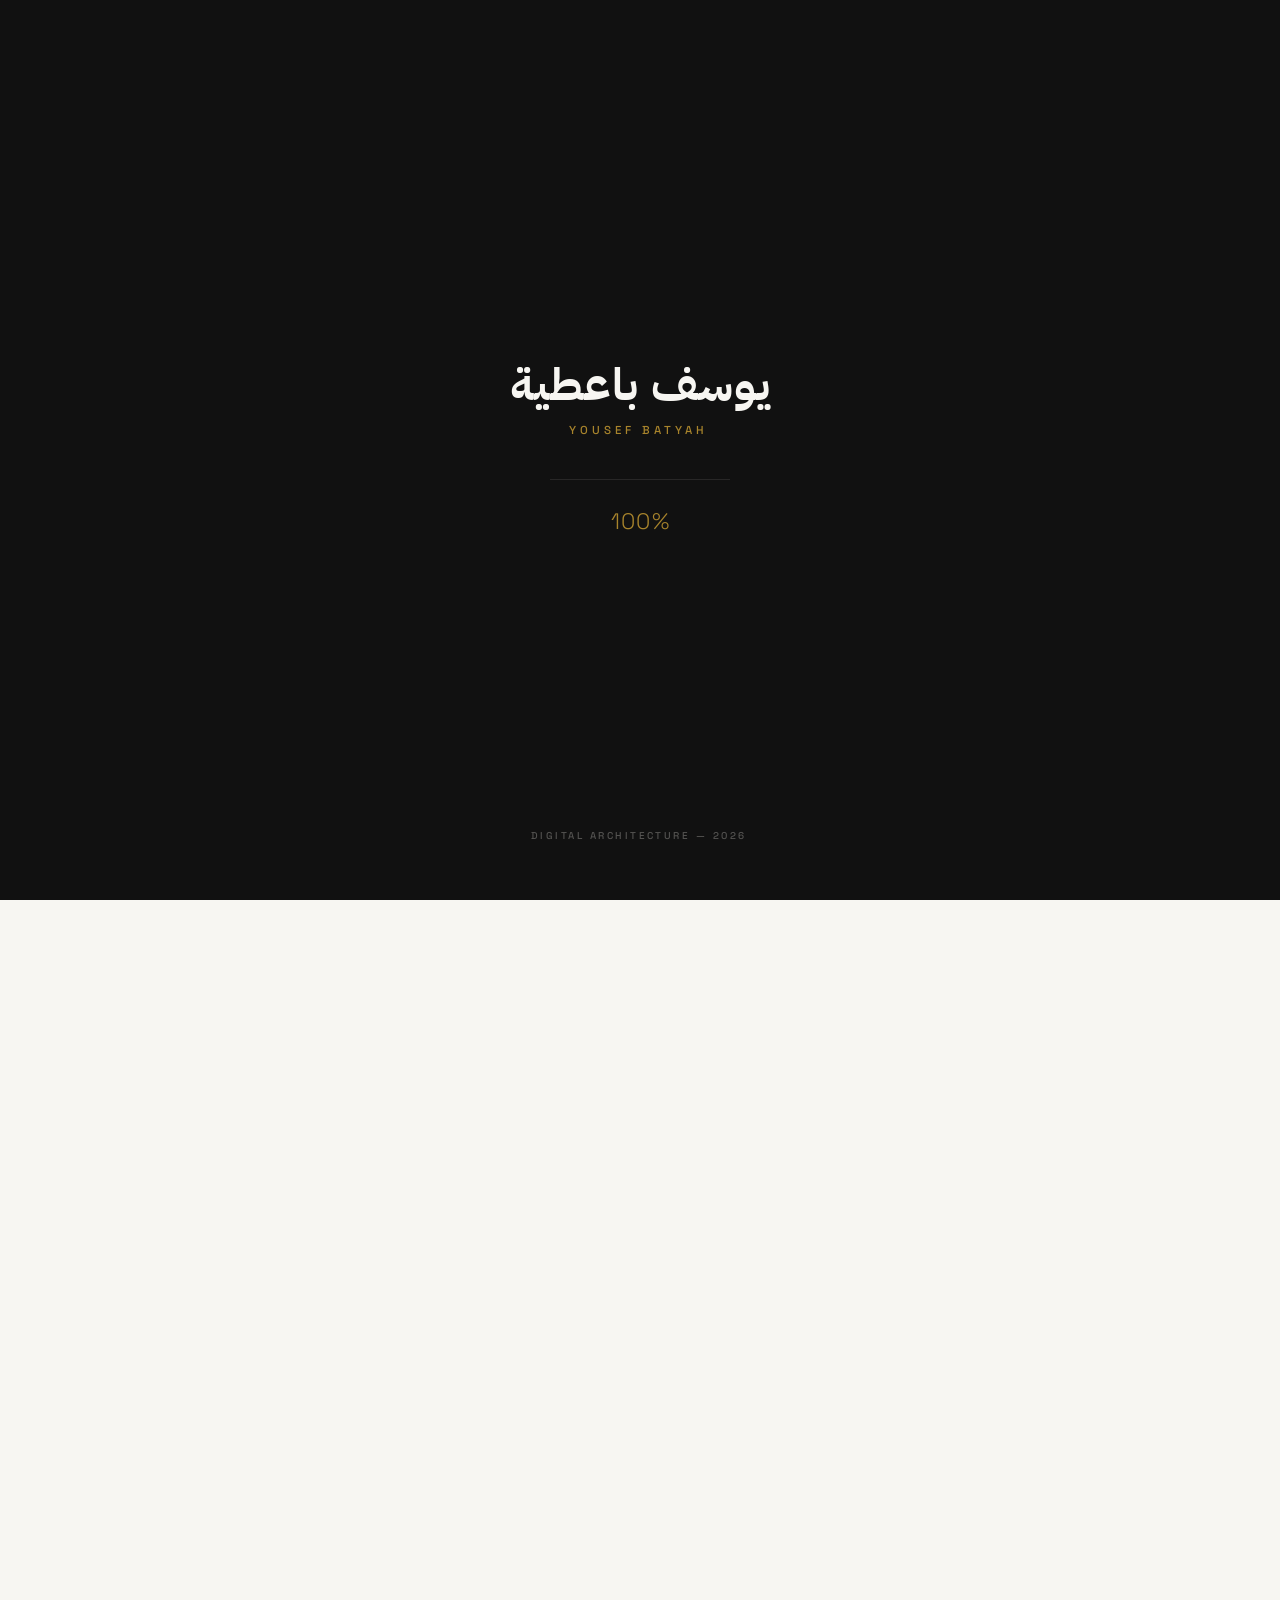
==== commit e57b9a91: "Implement premium minimalist preloader/intro scene with custom progress bar, counter, and synchroniz" ====
--- a/index.html
+++ b/index.html
@@ -8,6 +8,21 @@
     <link rel="stylesheet" href="index.css">
 </head>
 <body>
+
+    <!-- Premium Preloader / Intro Scene -->
+    <div id="preloader" class="preloader">
+        <div class="preloader-content">
+            <div class="preloader-title">
+                <span class="brand-name-ar">يوسف باعطية</span>
+                <span class="brand-name-en">YOUSEF BATYAH</span>
+            </div>
+            <div class="preloader-progress-wrap">
+                <div class="preloader-progress-bar" id="preloaderProgressBar"></div>
+            </div>
+            <div class="preloader-counter" id="preloaderCounter">00%</div>
+        </div>
+        <div class="preloader-tagline">DIGITAL ARCHITECTURE &mdash; 2026</div>
+    </div>
 
     <!-- Quiet Minimal Header -->
     <header>
--- a/index.css
+++ b/index.css
@@ -2160,3 +2160,141 @@
         font-size: 0.9rem;
     }
 }
+
+/* ==========================================================================
+   00. PREMIUM PRELOADER / INTRO SCENE
+   ========================================================================== */
+body.loading {
+    overflow: hidden !important;
+    height: 100vh !important;
+}
+
+.preloader {
+    position: fixed !important;
+    top: 0 !important;
+    left: 0 !important;
+    width: 100% !important;
+    height: 100% !important;
+    background-color: #111111 !important;
+    z-index: 999999 !important;
+    display: flex !important;
+    flex-direction: column !important;
+    align-items: center !important;
+    justify-content: center !important;
+    color: #EFECE6 !important;
+    transition: transform 1.2s cubic-bezier(0.85, 0, 0.15, 1) !important;
+    will-change: transform !important;
+}
+
+.preloader.loaded {
+    transform: translateY(-100%) !important;
+}
+
+.preloader-content {
+    display: flex !important;
+    flex-direction: column !important;
+    align-items: center !important;
+    justify-content: center !important;
+    text-align: center !important;
+    transition: opacity 0.6s cubic-bezier(0.16, 1, 0.3, 1), transform 0.6s cubic-bezier(0.16, 1, 0.3, 1) !important;
+    will-change: opacity, transform !important;
+}
+
+.preloader.loaded .preloader-content,
+.preloader.loaded .preloader-tagline {
+    opacity: 0 !important;
+    transform: translateY(-20px) !important;
+}
+
+.preloader-title {
+    display: flex !important;
+    flex-direction: column !important;
+    align-items: center !important;
+    gap: 0.5rem !important;
+}
+
+.brand-name-ar {
+    font-family: var(--font-arabic) !important;
+    font-size: 2.8rem !important;
+    font-weight: 700 !important;
+    letter-spacing: 0.02em !important;
+    color: #F7F6F2 !important;
+    line-height: 1.2 !important;
+}
+
+.brand-name-en {
+    font-family: var(--font-english) !important;
+    font-size: 0.72rem !important;
+    font-weight: 500 !important;
+    letter-spacing: 0.35em !important;
+    color: var(--accent-color) !important;
+    text-indent: 0.35em !important; /* Offset for letter spacing centering */
+}
+
+/* Progress bar style */
+.preloader-progress-wrap {
+    width: 180px !important;
+    height: 1px !important;
+    background: rgba(239, 236, 230, 0.1) !important;
+    margin: 2.5rem 0 1.5rem 0 !important;
+    position: relative !important;
+    overflow: hidden !important;
+}
+
+.preloader-progress-bar {
+    width: 0% !important;
+    height: 100% !important;
+    background: var(--accent-color) !important;
+    position: absolute !important;
+    top: 0 !important;
+    right: 0 !important; /* Align right for Arabic-first loading feel */
+    transition: width 0.15s ease !important;
+}
+
+.preloader-counter {
+    font-family: var(--font-english) !important;
+    font-size: 1.4rem !important;
+    font-weight: 300 !important;
+    color: var(--accent-color) !important;
+    letter-spacing: 0.05em !important;
+}
+
+.preloader-tagline {
+    position: absolute !important;
+    bottom: 3.5rem !important;
+    left: 50% !important;
+    transform: translateX(-50%) !important;
+    font-family: var(--font-english) !important;
+    font-size: 0.62rem !important;
+    font-weight: 500 !important;
+    letter-spacing: 0.25em !important;
+    color: rgba(239, 236, 230, 0.3) !important;
+    text-indent: 0.25em !important;
+    text-align: center !important;
+    width: 100% !important;
+    transition: opacity 0.6s cubic-bezier(0.16, 1, 0.3, 1) !important;
+}
+
+/* Responsive adjustment for loader */
+@media (max-width: 768px) {
+    .brand-name-ar {
+        font-size: 2.2rem !important;
+    }
+    .brand-name-en {
+        font-size: 0.65rem !important;
+        letter-spacing: 0.3em !important;
+        text-indent: 0.3em !important;
+    }
+    .preloader-progress-wrap {
+        width: 140px !important;
+        margin: 2rem 0 1rem 0 !important;
+    }
+    .preloader-counter {
+        font-size: 1.25rem !important;
+    }
+    .preloader-tagline {
+        bottom: 2.5rem !important;
+        font-size: 0.58rem !important;
+        letter-spacing: 0.2em !important;
+    }
+}
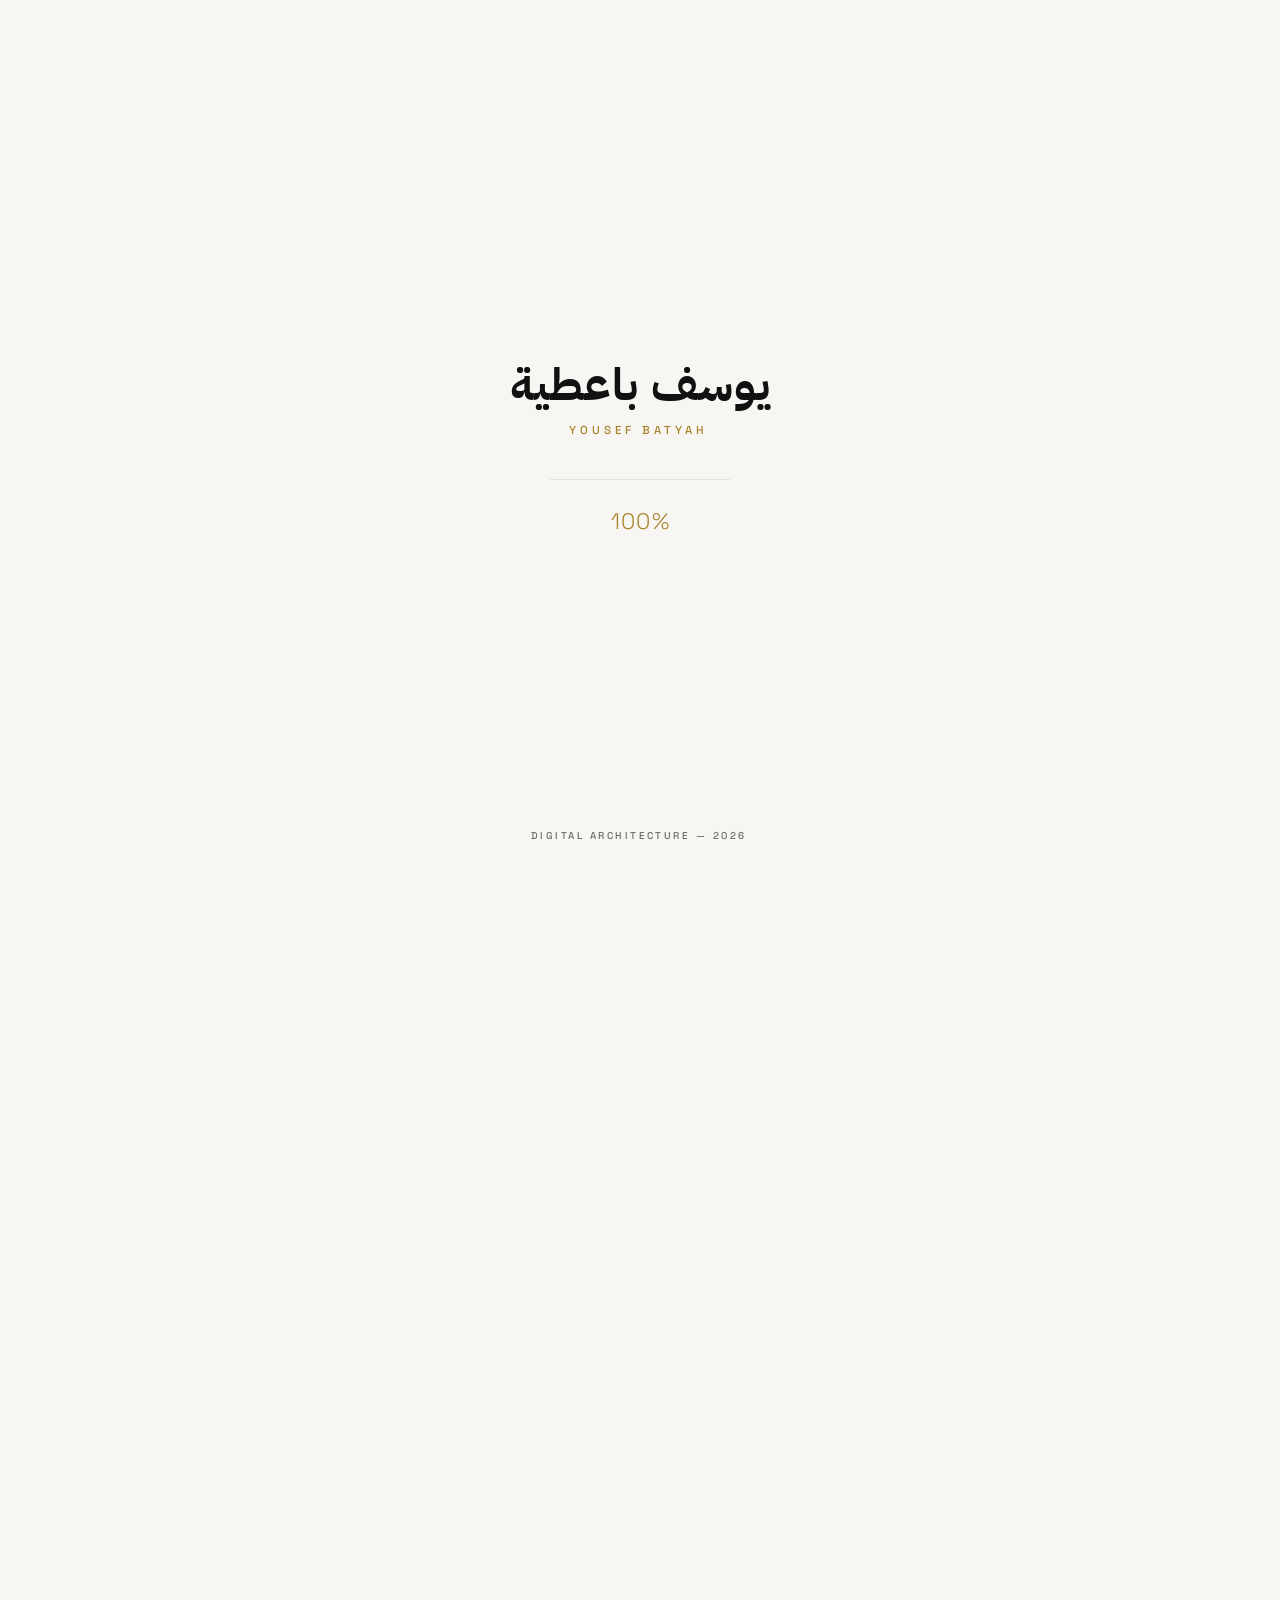
==== commit 14fb8825: "Integrate White Prime website (Project 06) and create its dedicated case study page" ====
--- a/index.html
+++ b/index.html
@@ -250,6 +250,35 @@
                                     <img src="assets/Screenshot 2026-08-08 011439.png" alt="شركة المنارة البرونزية">
                                 </div>
                             </div>
+                    </div>
+                </div>
+
+                <!-- PROJECT 06: White Prime Architectural Construction (Info LEFT / Mockup RIGHT in RTL) -->
+                <div class="website-spread website-spread-6">
+                    <div class="bg-num-depth">06</div>
+                    <div class="website-spread-grid mockup-right">
+                        <div class="website-mockup-box">
+                            <div class="browser-mockup">
+                                <div class="browser-header">
+                                    <div class="browser-dots"><span></span><span></span><span></span></div>
+                                    <div class="browser-address">whiteprime.online</div>
+                                </div>
+                                <div class="browser-screen">
+                                    <img src="assets/WP.png" alt="وايت برايم للمقاولات والتشييد">
+                                </div>
+                            </div>
+                        </div>
+                        <div class="website-info-box">
+                            <span class="mono-tag">WEBSITE EXHIBIT 06 &bull; CONTRACTING & ARCHITECTURE &bull; 2026</span>
+                            <h3 class="website-project-title">وايت برايم للمقاولات العامة</h3>
+                            <p class="website-desc-text">منصة رقمية فاخرة للتشييد المعماري والإنشاءات الكبرى، تستعرض الأعمال الخرسانية والصلب الهيكلي بدقة هندسية متناهية ونظام شبكي صارم.</p>
+                            <div class="website-meta-tags">
+                                <span>CONSTRUCTION</span> &bull; <span>SWISS GRID</span> &bull; <span>2026</span>
+                            </div>
+                            <a href="case-study/white-prime.html" class="view-btn-integrated">
+                                <span class="btn-text">عرض دراسة الحالة</span>
+                                <span class="btn-circle">&rarr;</span>
+                            </a>
                         </div>
                     </div>
                 </div>
--- a/index.css
+++ b/index.css
@@ -2175,13 +2175,13 @@
     left: 0 !important;
     width: 100% !important;
     height: 100% !important;
-    background-color: #111111 !important;
+    background-color: var(--bg-primary) !important;
     z-index: 999999 !important;
     display: flex !important;
     flex-direction: column !important;
     align-items: center !important;
     justify-content: center !important;
-    color: #EFECE6 !important;
+    color: var(--text-primary) !important;
     transition: transform 1.2s cubic-bezier(0.85, 0, 0.15, 1) !important;
     will-change: transform !important;
 }
@@ -2218,7 +2218,7 @@
     font-size: 2.8rem !important;
     font-weight: 700 !important;
     letter-spacing: 0.02em !important;
-    color: #F7F6F2 !important;
+    color: var(--text-primary) !important;
     line-height: 1.2 !important;
 }
 
@@ -2235,7 +2235,7 @@
 .preloader-progress-wrap {
     width: 180px !important;
     height: 1px !important;
-    background: rgba(239, 236, 230, 0.1) !important;
+    background: var(--border-grid) !important;
     margin: 2.5rem 0 1.5rem 0 !important;
     position: relative !important;
     overflow: hidden !important;
@@ -2268,7 +2268,7 @@
     font-size: 0.62rem !important;
     font-weight: 500 !important;
     letter-spacing: 0.25em !important;
-    color: rgba(239, 236, 230, 0.3) !important;
+    color: var(--text-secondary) !important;
     text-indent: 0.25em !important;
     text-align: center !important;
     width: 100% !important;
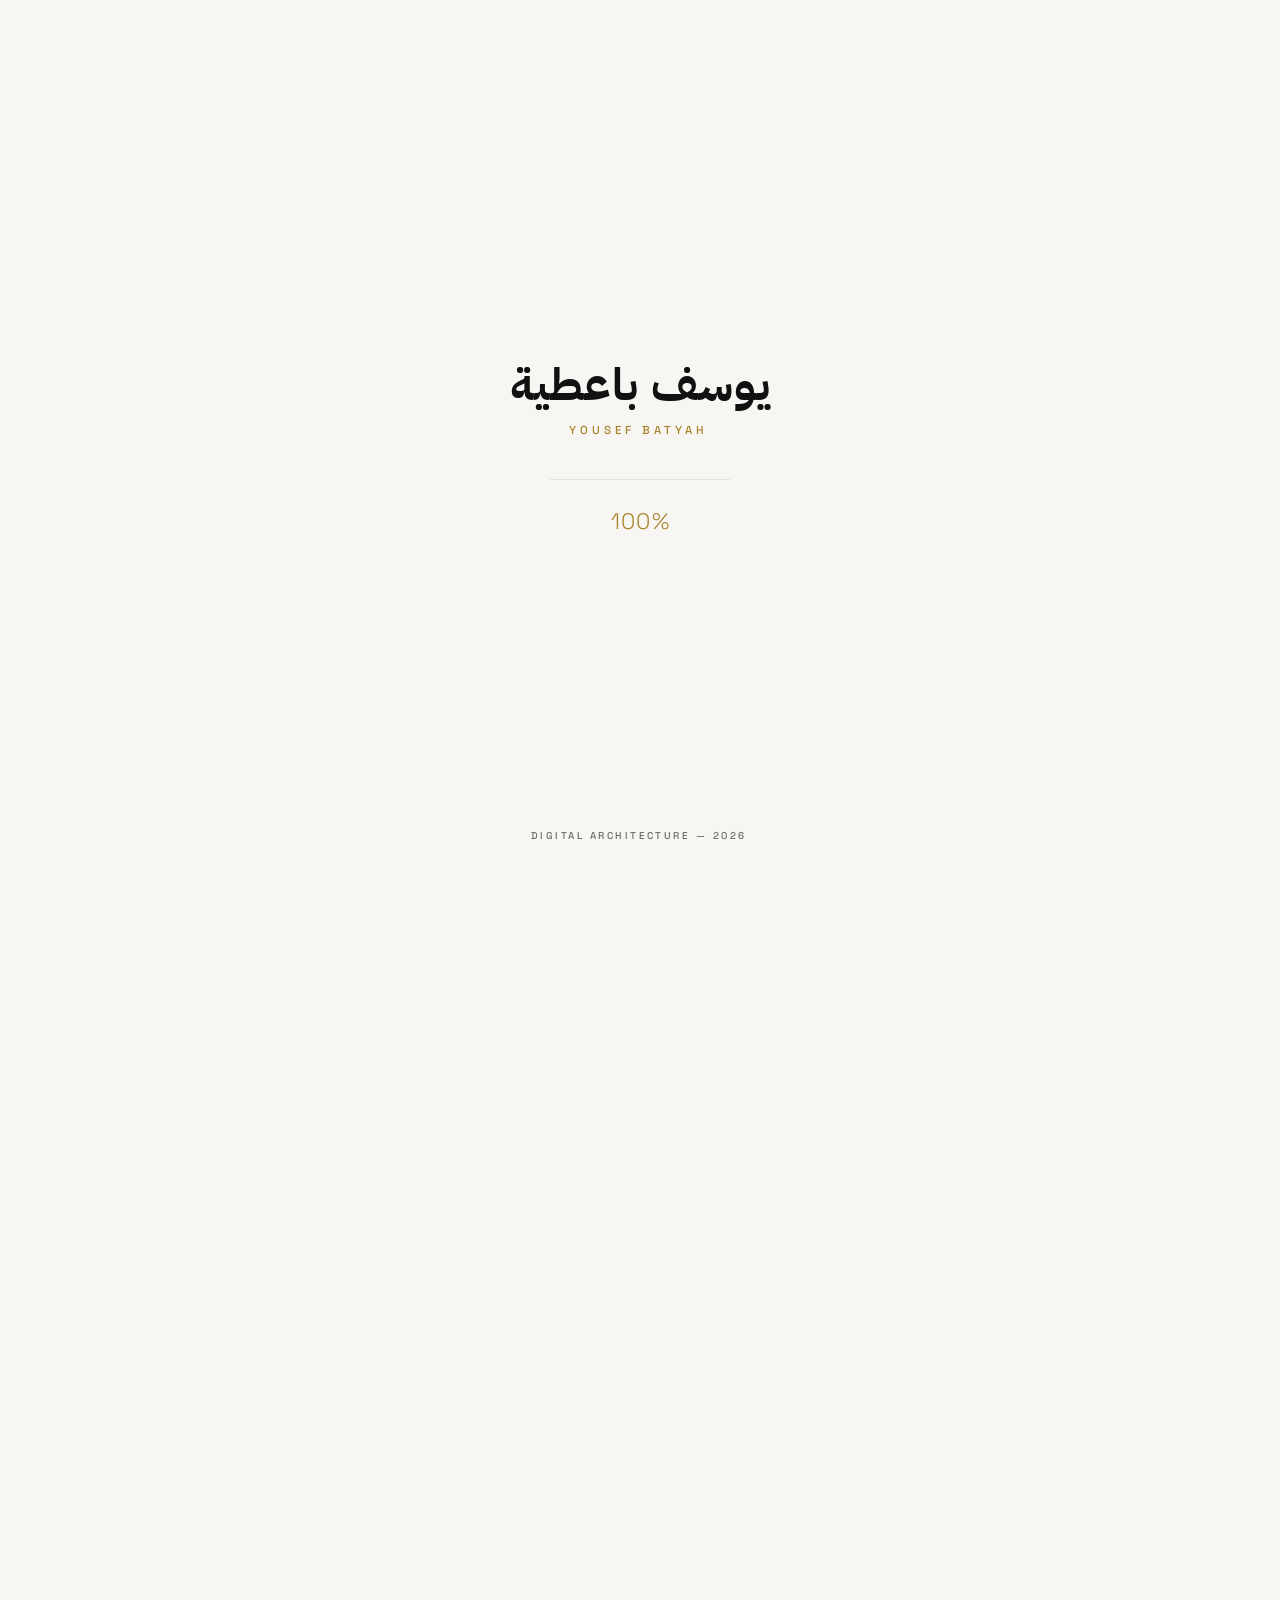
==== commit dfef48a9: "Fix Project 5 unclosed div and add layout styling for Project 6 in index.css" ====
--- a/index.html
+++ b/index.html
@@ -250,6 +250,7 @@
                                     <img src="assets/Screenshot 2026-08-08 011439.png" alt="شركة المنارة البرونزية">
                                 </div>
                             </div>
+                        </div>
                     </div>
                 </div>
 
--- a/index.css
+++ b/index.css
@@ -323,6 +323,7 @@
 .website-spread-3 .bg-num-depth { top: 54%; left: 62%; font-size: 22rem; }
 .website-spread-4 .bg-num-depth { top: 46%; left: 48%; font-size: 19rem; }
 .website-spread-5 .bg-num-depth { top: 50%; left: 38%; font-size: 20rem; }
+.website-spread-6 .bg-num-depth { top: 48%; left: 58%; font-size: 21rem; }
 
 /* Grid Layouts with Intentional Editorial Proportions */
 .website-spread-grid {
@@ -373,6 +374,14 @@
     gap: 4.5rem;
 }
 .website-spread-5 .website-info-box { max-width: 470px; }
+
+/* Spread 06: Swiss Grid Asymmetric Contrast (Image Left / Info Right) */
+.website-spread-6 { padding: 5rem 0; }
+.website-spread-6 .website-spread-grid {
+    grid-template-columns: 1.25fr 1fr;
+    gap: 5rem;
+}
+.website-spread-6 .website-info-box { max-width: 480px; }
 
 /* Project Information Alignment & Spacing */
 .website-info-box {
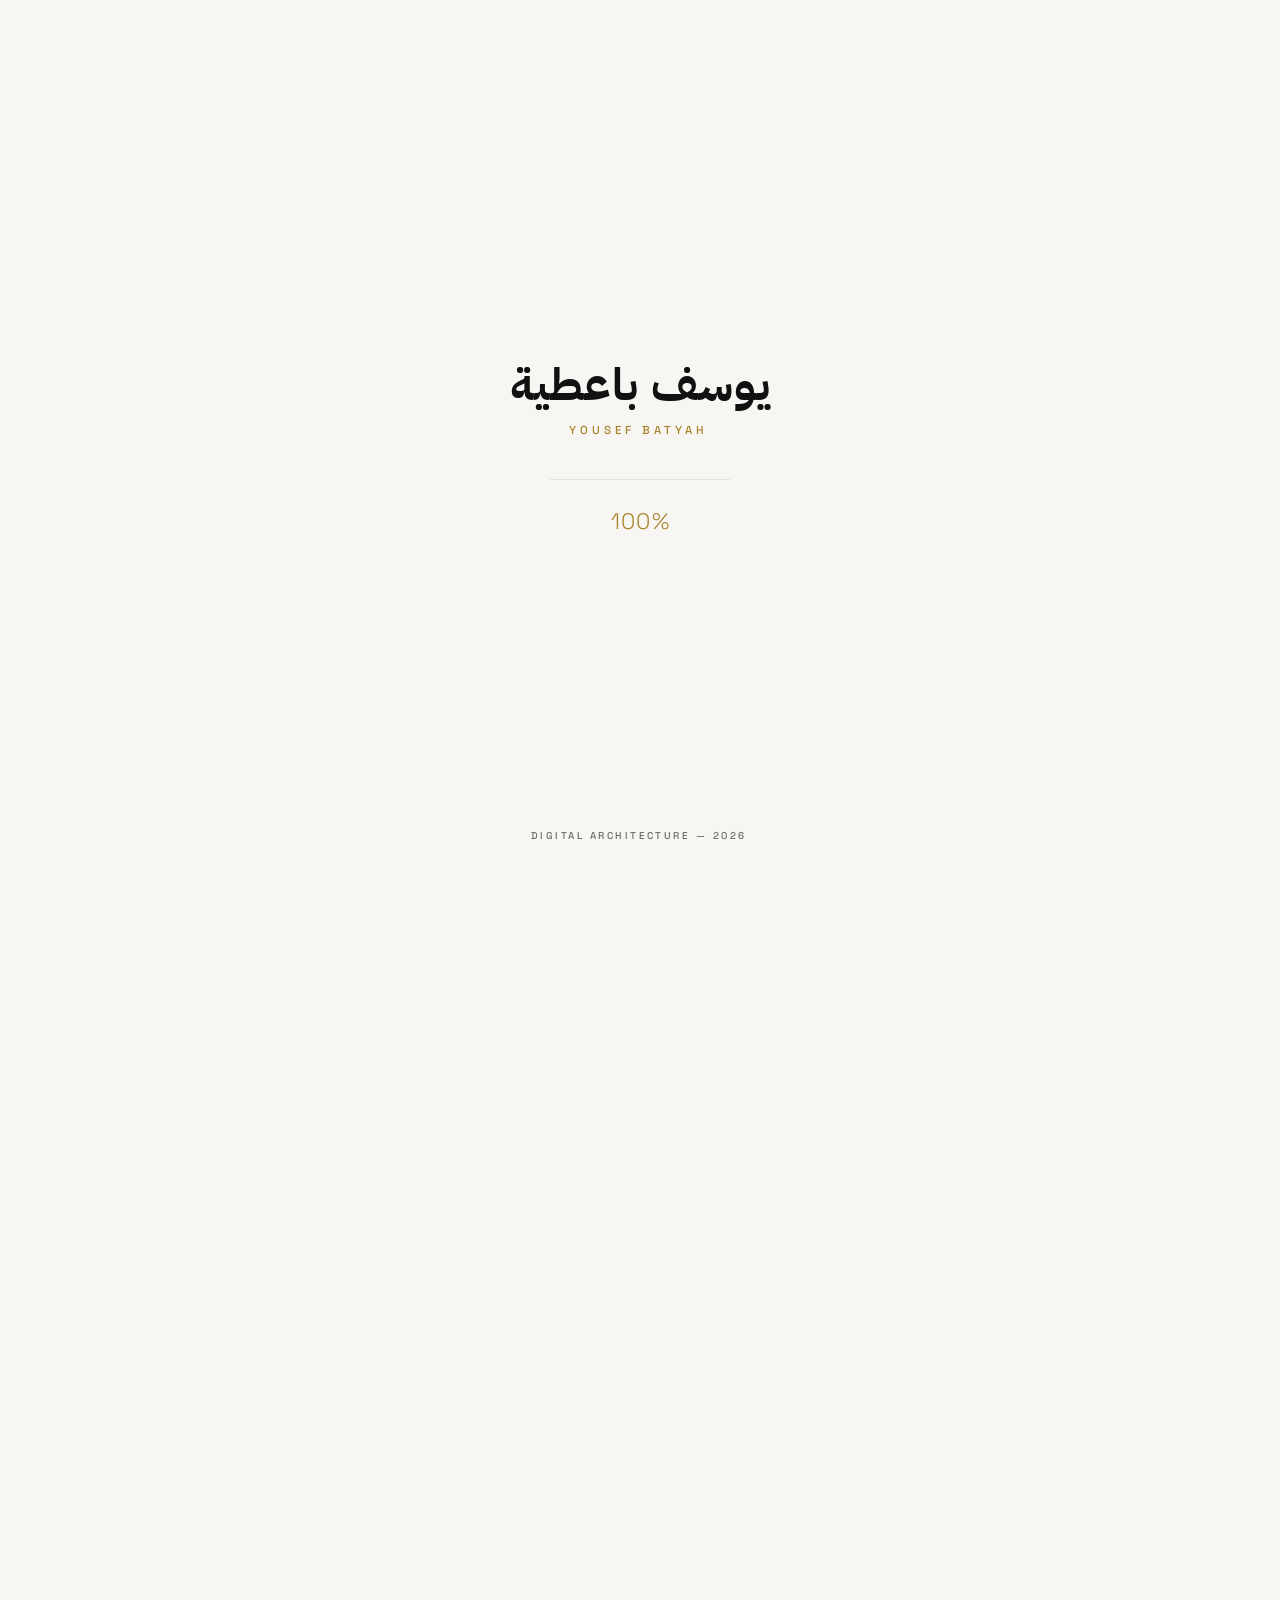
==== commit d3f7f81b: "Integrate Al-Dhawaher Training Center platform (Project 07) with dedicated case study page" ====
--- a/index.html
+++ b/index.html
@@ -280,6 +280,36 @@
                                 <span class="btn-text">عرض دراسة الحالة</span>
                                 <span class="btn-circle">&rarr;</span>
                             </a>
+                        </div>
+                    </div>
+                </div>
+
+                <!-- PROJECT 07: Al-Dhawaher Training Center (Mockup LEFT / Info RIGHT in RTL) -->
+                <div class="website-spread website-spread-7">
+                    <div class="bg-num-depth">07</div>
+                    <div class="website-spread-grid mockup-left">
+                        <div class="website-info-box">
+                            <span class="mono-tag">WEBSITE EXHIBIT 07 &bull; EDTECH & ACCREDITED TRAINING &bull; 2026</span>
+                            <h3 class="website-project-title">مركز الظواهر للتدريب</h3>
+                            <p class="website-desc-text">منصة تعليمية وتدريبية متكاملة ومعتمدة، تقدم برامج تدريبية تخصصية في المجالات الصحية والسلامة المهنية مع نظام إدارة ولوحة تحكم متطورة.</p>
+                            <div class="website-meta-tags">
+                                <span>EDTECH PLATFORM</span> &bull; <span>LMS & DASHBOARD</span> &bull; <span>2026</span>
+                            </div>
+                            <a href="case-study/aldhawaher.html" class="view-btn-integrated">
+                                <span class="btn-text">عرض دراسة الحالة</span>
+                                <span class="btn-circle">&rarr;</span>
+                            </a>
+                        </div>
+                        <div class="website-mockup-box">
+                            <div class="browser-mockup">
+                                <div class="browser-header">
+                                    <div class="browser-dots"><span></span><span></span><span></span></div>
+                                    <div class="browser-address">aldhawaherrebuild.vercel.app</div>
+                                </div>
+                                <div class="browser-screen">
+                                    <img src="assets/aldhawaher/hero.png" alt="مركز الظواهر للتدريب">
+                                </div>
+                            </div>
                         </div>
                     </div>
                 </div>
--- a/index.css
+++ b/index.css
@@ -324,6 +324,7 @@
 .website-spread-4 .bg-num-depth { top: 46%; left: 48%; font-size: 19rem; }
 .website-spread-5 .bg-num-depth { top: 50%; left: 38%; font-size: 20rem; }
 .website-spread-6 .bg-num-depth { top: 48%; left: 58%; font-size: 21rem; }
+.website-spread-7 .bg-num-depth { top: 50%; left: 42%; font-size: 21rem; }
 
 /* Grid Layouts with Intentional Editorial Proportions */
 .website-spread-grid {
@@ -382,6 +383,14 @@
     gap: 5rem;
 }
 .website-spread-6 .website-info-box { max-width: 480px; }
+
+/* Spread 07: Educational Platform Balance (Mockup Left / Info Right in RTL) */
+.website-spread-7 { padding: 5rem 0; }
+.website-spread-7 .website-spread-grid {
+    grid-template-columns: 1fr 1.25fr;
+    gap: 4.8rem;
+}
+.website-spread-7 .website-info-box { max-width: 480px; }
 
 /* Project Information Alignment & Spacing */
 .website-info-box {
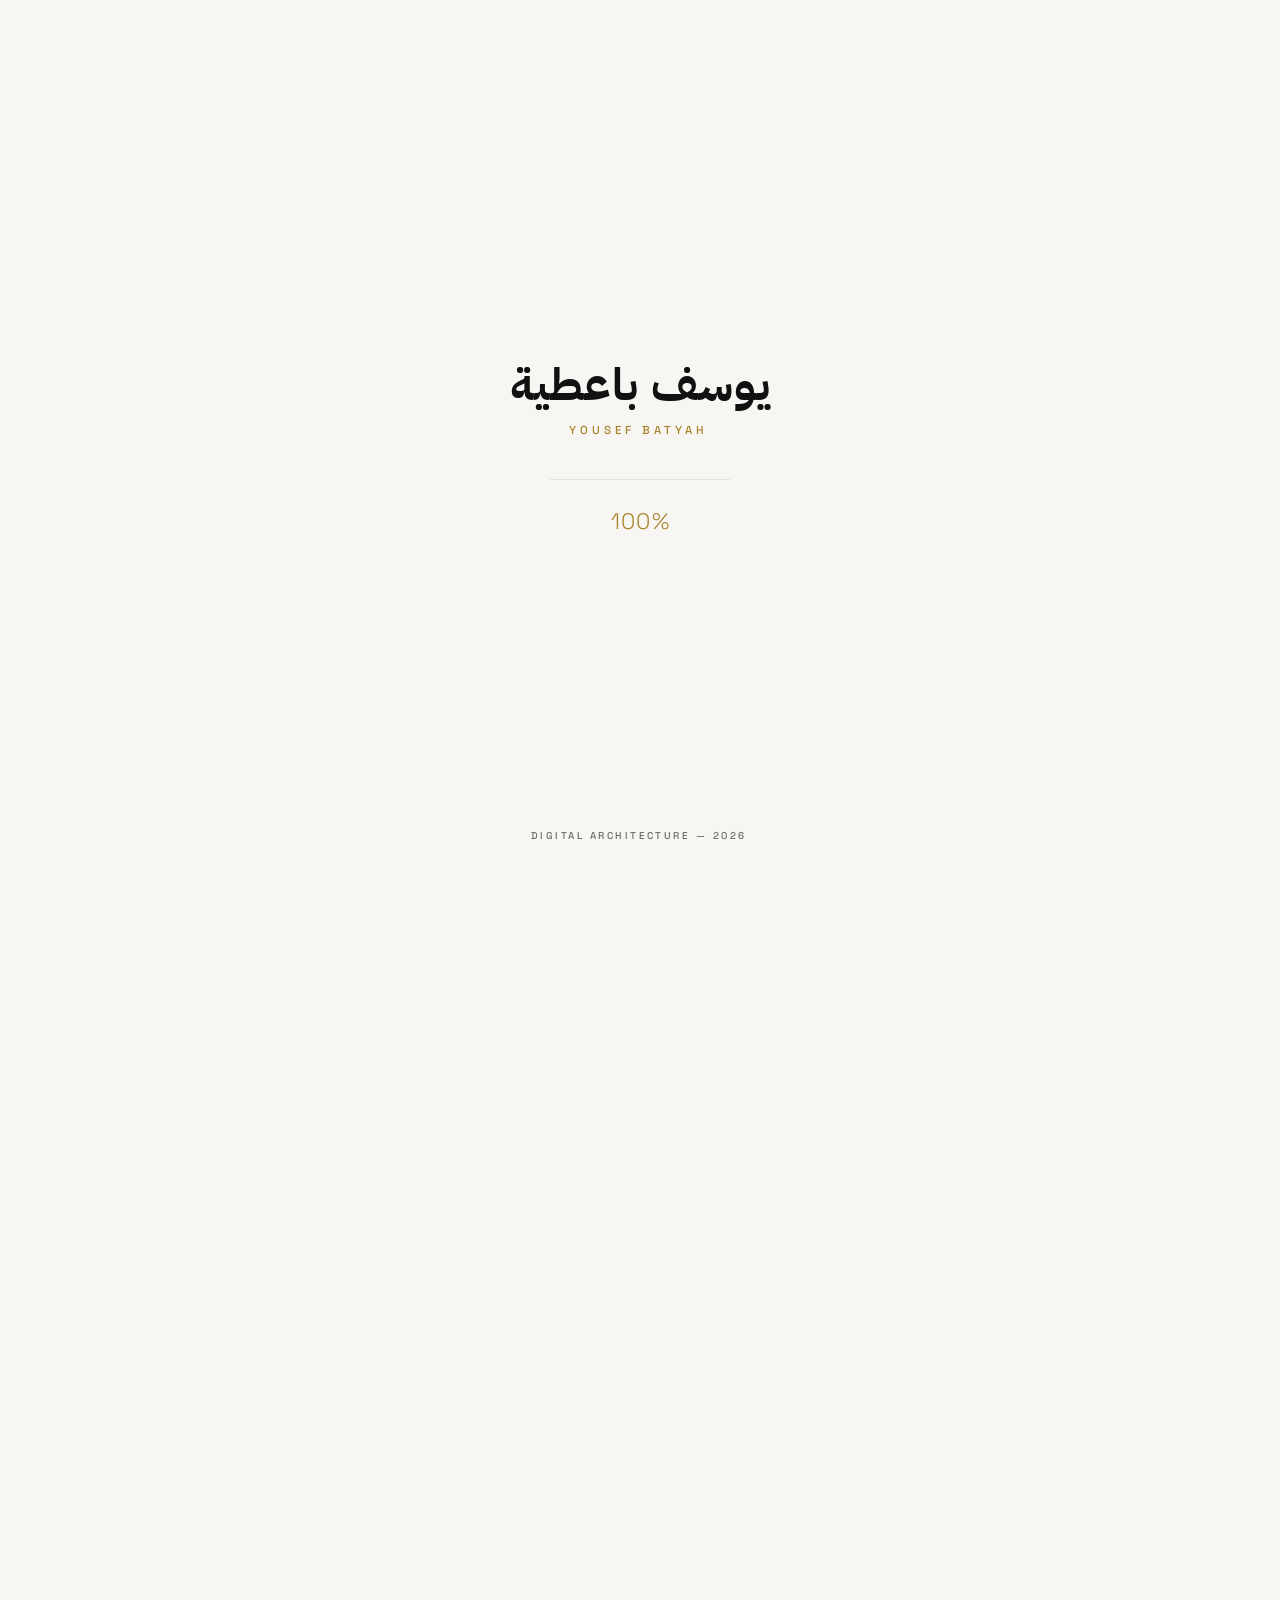
==== commit ca33a345: "Integrate Asasko Max contracting platform (Project 08) with dedicated case study page" ====
--- a/index.html
+++ b/index.html
@@ -310,6 +310,36 @@
                                     <img src="assets/aldhawaher/hero.png" alt="مركز الظواهر للتدريب">
                                 </div>
                             </div>
+                        </div>
+                    </div>
+                </div>
+
+                <!-- PROJECT 08: Asasko Max Contracting & Epoxies (Info LEFT / Mockup RIGHT in RTL) -->
+                <div class="website-spread website-spread-8">
+                    <div class="bg-num-depth">08</div>
+                    <div class="website-spread-grid mockup-right">
+                        <div class="website-mockup-box">
+                            <div class="browser-mockup">
+                                <div class="browser-header">
+                                    <div class="browser-dots"><span></span><span></span><span></span></div>
+                                    <div class="browser-address">asasko.online</div>
+                                </div>
+                                <div class="browser-screen">
+                                    <img src="assets/asasko/hero.png" alt="أساسكو ماكس للمقاولات والدهانات">
+                                </div>
+                            </div>
+                        </div>
+                        <div class="website-info-box">
+                            <span class="mono-tag">WEBSITE EXHIBIT 08 &bull; CONTRACTING & EPOXY FINISHES &bull; 2026</span>
+                            <h3 class="website-project-title">أساسكو ماكس للمقاولات والتشطيبات</h3>
+                            <p class="website-desc-text">منصة رقمية متخصصة في أعمال الإيبوكسي الصناعي والدهانات المعمارية وتشطيب الواجهات والبروفايل، مع نظام متقدم لطلب عروض الأسعار واستعراض المشاريع المنفذة.</p>
+                            <div class="website-meta-tags">
+                                <span>FINISHING & EPOXY</span> &bull; <span>COMMERCIAL & RESIDENTIAL</span> &bull; <span>2026</span>
+                            </div>
+                            <a href="case-study/asasko.html" class="view-btn-integrated">
+                                <span class="btn-text">عرض دراسة الحالة</span>
+                                <span class="btn-circle">&rarr;</span>
+                            </a>
                         </div>
                     </div>
                 </div>
--- a/index.css
+++ b/index.css
@@ -325,6 +325,7 @@
 .website-spread-5 .bg-num-depth { top: 50%; left: 38%; font-size: 20rem; }
 .website-spread-6 .bg-num-depth { top: 48%; left: 58%; font-size: 21rem; }
 .website-spread-7 .bg-num-depth { top: 50%; left: 42%; font-size: 21rem; }
+.website-spread-8 .bg-num-depth { top: 48%; left: 56%; font-size: 21rem; }
 
 /* Grid Layouts with Intentional Editorial Proportions */
 .website-spread-grid {
@@ -391,6 +392,14 @@
     gap: 4.8rem;
 }
 .website-spread-7 .website-info-box { max-width: 480px; }
+
+/* Spread 08: Industrial Finishing Proportions (Info Left / Mockup Right in RTL) */
+.website-spread-8 { padding: 5rem 0; }
+.website-spread-8 .website-spread-grid {
+    grid-template-columns: 1.25fr 1fr;
+    gap: 5rem;
+}
+.website-spread-8 .website-info-box { max-width: 480px; }
 
 /* Project Information Alignment & Spacing */
 .website-info-box {
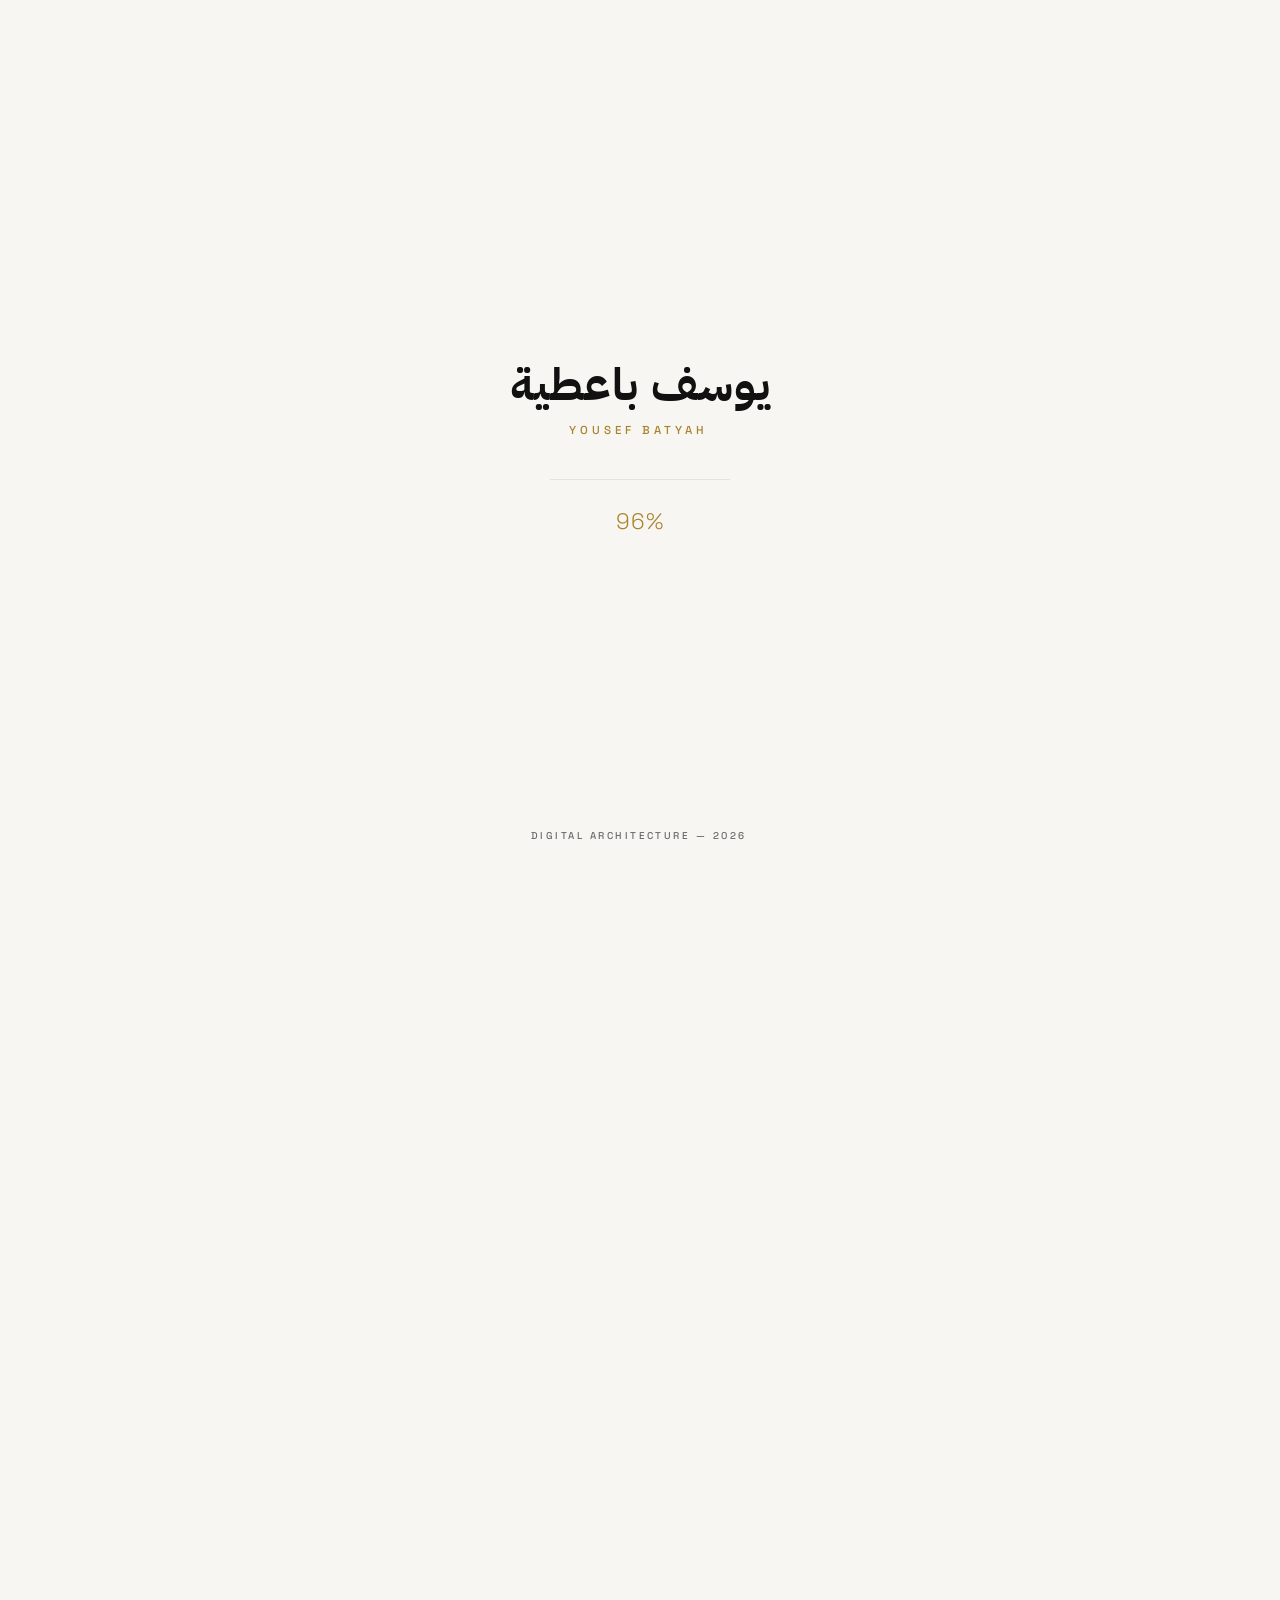
==== commit d7fb0c17: "Integrate Esnad Al-Jazeera General Contracting platform (Project 09) with dedicated case study page" ====
--- a/index.html
+++ b/index.html
@@ -340,6 +340,36 @@
                                 <span class="btn-text">عرض دراسة الحالة</span>
                                 <span class="btn-circle">&rarr;</span>
                             </a>
+                        </div>
+                    </div>
+                </div>
+
+                <!-- PROJECT 09: Esnad Al-Jazeera General Contracting (Mockup LEFT / Info RIGHT in RTL) -->
+                <div class="website-spread website-spread-9">
+                    <div class="bg-num-depth">09</div>
+                    <div class="website-spread-grid mockup-left">
+                        <div class="website-info-box">
+                            <span class="mono-tag">WEBSITE EXHIBIT 09 &bull; GENERAL CONTRACTING & RESIDENTIAL &bull; 2026</span>
+                            <h3 class="website-project-title">إسناد الجزيرة للمقاولات العامة</h3>
+                            <p class="website-desc-text">منصة رقمية معمارية رصينة لشركة إسناد الجزيرة، تستعرض تشييد المجمعات السكنية والفلل الفاخرة وترميم المنشآت بدقة هندسية وهوية داكنة فخمة.</p>
+                            <div class="website-meta-tags">
+                                <span>GENERAL CONTRACTING</span> &bull; <span>RESIDENTIAL & COMMERCIAL</span> &bull; <span>2026</span>
+                            </div>
+                            <a href="case-study/esnad.html" class="view-btn-integrated">
+                                <span class="btn-text">عرض دراسة الحالة</span>
+                                <span class="btn-circle">&rarr;</span>
+                            </a>
+                        </div>
+                        <div class="website-mockup-box">
+                            <div class="browser-mockup">
+                                <div class="browser-header">
+                                    <div class="browser-dots"><span></span><span></span><span></span></div>
+                                    <div class="browser-address">esnadaljazeerasa.vercel.app</div>
+                                </div>
+                                <div class="browser-screen">
+                                    <img src="assets/esnad/hero.png" alt="شركة إسناد الجزيرة للمقاولات العامة">
+                                </div>
+                            </div>
                         </div>
                     </div>
                 </div>
--- a/index.css
+++ b/index.css
@@ -326,6 +326,7 @@
 .website-spread-6 .bg-num-depth { top: 48%; left: 58%; font-size: 21rem; }
 .website-spread-7 .bg-num-depth { top: 50%; left: 42%; font-size: 21rem; }
 .website-spread-8 .bg-num-depth { top: 48%; left: 56%; font-size: 21rem; }
+.website-spread-9 .bg-num-depth { top: 52%; left: 38%; font-size: 21rem; }
 
 /* Grid Layouts with Intentional Editorial Proportions */
 .website-spread-grid {
@@ -400,6 +401,14 @@
     gap: 5rem;
 }
 .website-spread-8 .website-info-box { max-width: 480px; }
+
+/* Spread 09: Monumental Architecture Balance (Mockup Left / Info Right in RTL) */
+.website-spread-9 { padding: 5rem 0; }
+.website-spread-9 .website-spread-grid {
+    grid-template-columns: 1fr 1.25fr;
+    gap: 4.8rem;
+}
+.website-spread-9 .website-info-box { max-width: 480px; }
 
 /* Project Information Alignment & Spacing */
 .website-info-box {
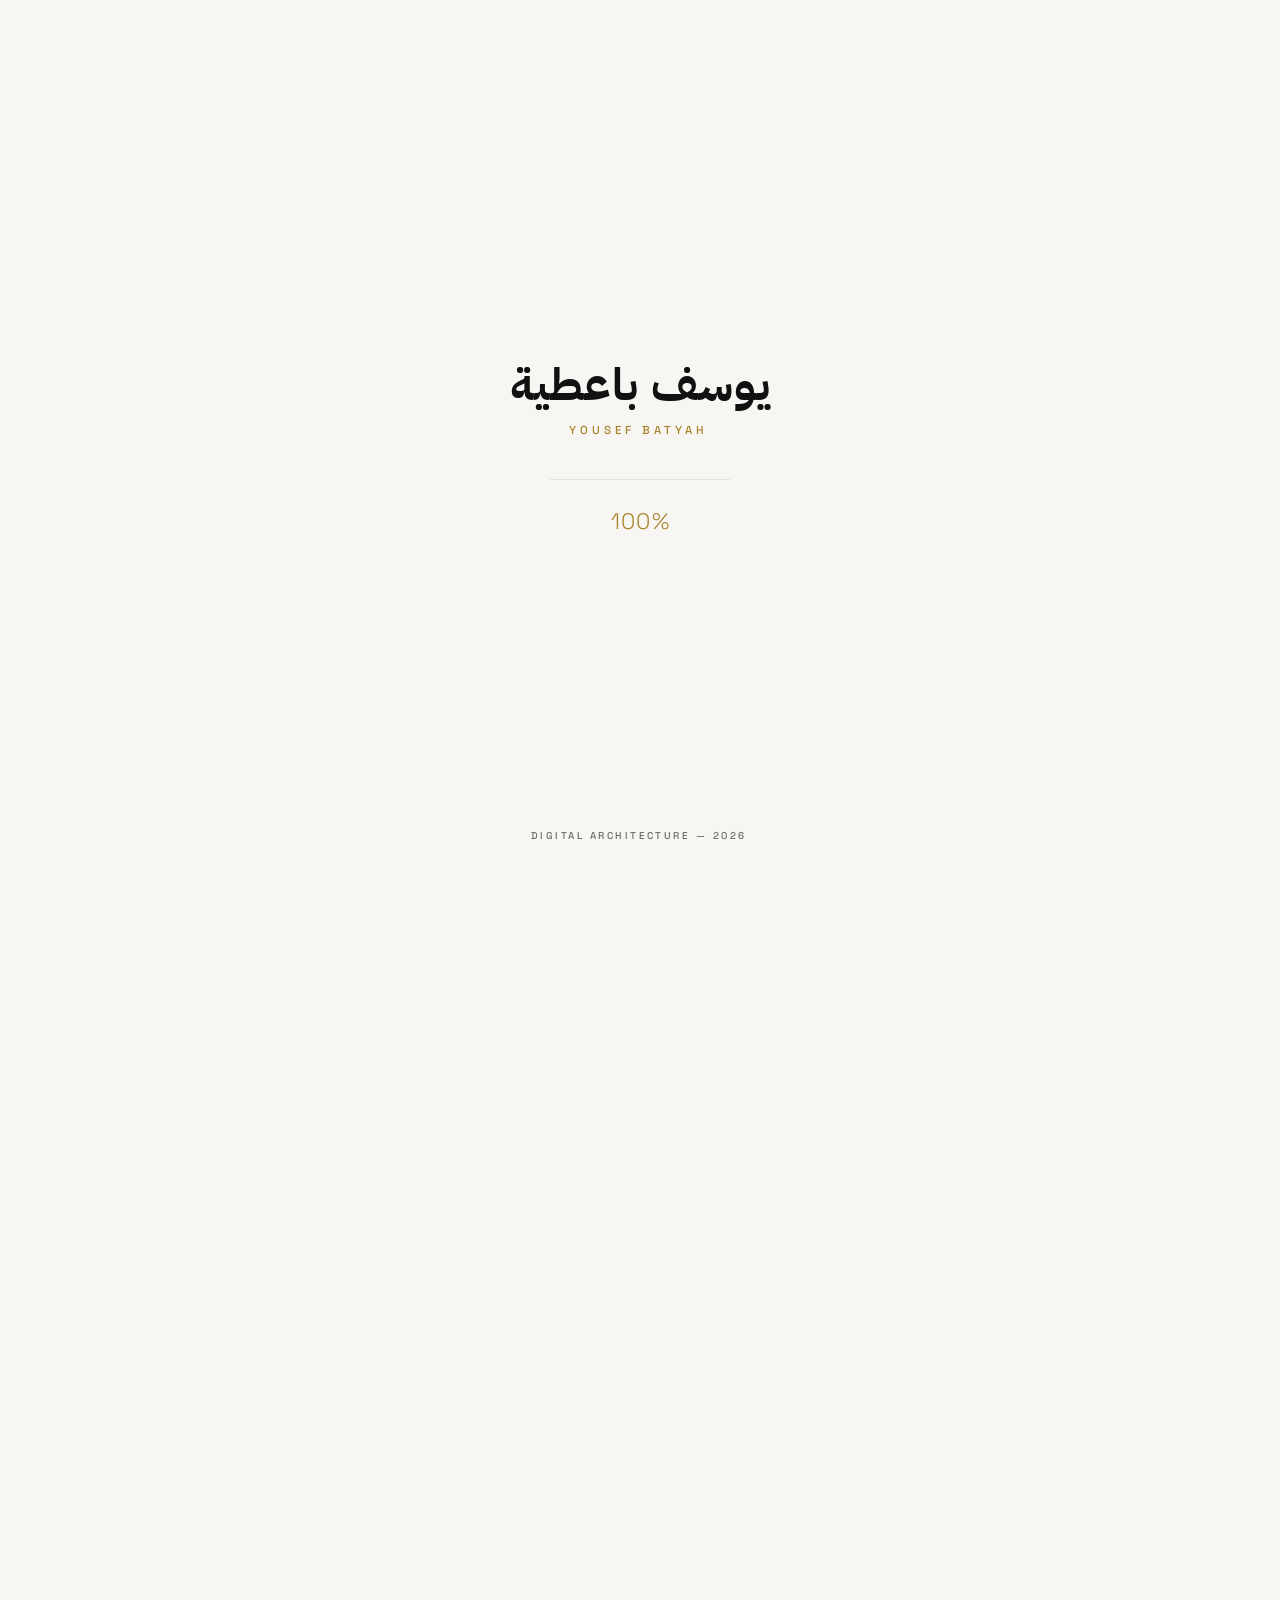
==== commit 2c41741f: "Add Auto Glass brand mark to logos and identities section (Exhibit 05)" ====
--- a/index.html
+++ b/index.html
@@ -507,6 +507,23 @@
                             <span class="mono-tag">BRAND IDENTITY &bull; 2026</span>
                             <h3 class="mark-title">TP Arrow Logo</h3>
                             <p class="mark-subtitle">نظام هوية بصرية مقتضب يعتمد الهندسة الصلبة في اختزال الحرفين اللاتينيين (T) و (P) مع سهم توجيهي مدمج.</p>
+                        </div>
+                    </div>
+                </div>
+
+                <!-- EXHIBIT 05: Auto Glass (Precision Automotive Identity - Logo LEFT / Info RIGHT in RTL) -->
+                <div class="mark-exhibit mark-exhibit-5 secondary-mark">
+                    <div class="bg-num-depth">05</div>
+                    <div class="mark-exhibit-grid-5">
+                        <div class="mark-info-col">
+                            <span class="mono-tag">AUTOMOTIVE IDENTITY &bull; 2026</span>
+                            <h3 class="mark-title">أوتو لزجاج السيارات</h3>
+                            <p class="mark-subtitle">شعار بصري متقن يدمج بين انسيابية الزجاج الأمامي للسيارة وخطوط الطريق السريع الممتدة، ليرمز للوضوح التام، السرعة، والأمان الفائق على الطرقات.</p>
+                        </div>
+                        <div class="mark-image-col">
+                            <div class="logo-render-wrap">
+                                <img src="logos/auto-glass.png" alt="أوتو لزجاج السيارات">
+                            </div>
                         </div>
                     </div>
                 </div>
--- a/index.css
+++ b/index.css
@@ -624,6 +624,7 @@
 .mark-exhibit-2 { padding: 6rem 0; }
 .mark-exhibit-3 { padding: 6.5rem 0 5.5rem 0; }
 .mark-exhibit-4 { padding: 5rem 0; }
+.mark-exhibit-5 { padding: 5.5rem 0; }
 
 .mark-exhibit-grid {
     display: grid;
@@ -820,6 +821,21 @@
     text-align: center;
     max-width: 480px;
     margin: 0 auto;
+}
+
+/* 5. EXHIBIT 05: Automotive Precision Layout */
+.mark-exhibit-grid-5 {
+    display: grid;
+    grid-template-columns: 0.85fr 1.15fr; /* Info Right, Logo Left in RTL */
+    gap: 5rem;
+    align-items: center;
+    width: 100%;
+    position: relative;
+    z-index: 1;
+}
+
+.mark-exhibit-grid-5 .mark-info-col {
+    padding-left: 2rem;
 }
 
 /* Numeral Overlay System (1.2% Opacity) */
@@ -838,6 +854,7 @@
 .mark-exhibit-2 .bg-num-depth { top: 30%; left: 25%; font-size: 18rem; }
 .mark-exhibit-3 .bg-num-depth { top: 25%; left: 55%; font-size: 20rem; }
 .mark-exhibit-4 .bg-num-depth { top: 24%; left: 30%; font-size: 18rem; }
+.mark-exhibit-5 .bg-num-depth { top: 22%; left: 45%; font-size: 20rem; }
 
 /* 4. Creative Process Section */
 .process-section {
@@ -1259,7 +1276,8 @@
     /* Selected Marks Responsive Stacking */
     .mark-exhibit-grid-1,
     .mark-exhibit-grid-2,
-    .mark-exhibit-grid-3 {
+    .mark-exhibit-grid-3,
+    .mark-exhibit-grid-5 {
         grid-template-columns: 1fr !important;
         gap: 3rem !important;
     }
@@ -1268,7 +1286,8 @@
     }
     .mark-exhibit-grid-1 .mark-info-col,
     .mark-exhibit-grid-2 .mark-info-col,
-    .mark-exhibit-grid-3 .mark-info-col {
+    .mark-exhibit-grid-3 .mark-info-col,
+    .mark-exhibit-grid-5 .mark-info-col {
         padding: 0 !important;
         transform: none !important;
         align-items: center !important;
@@ -1417,7 +1436,8 @@
     }
     .mark-exhibit-grid-1,
     .mark-exhibit-grid-2,
-    .mark-exhibit-grid-3 {
+    .mark-exhibit-grid-3,
+    .mark-exhibit-grid-5 {
         grid-template-columns: 1fr !important;
         gap: 2.5rem !important;
     }
@@ -1471,6 +1491,9 @@
         --logo-scale: 1.05;
     }
     .mark-exhibit-4 .logo-render-wrap img {
+        --logo-scale: 1.05;
+    }
+    .mark-exhibit-5 .logo-render-wrap img {
         --logo-scale: 1.05;
     }
 
